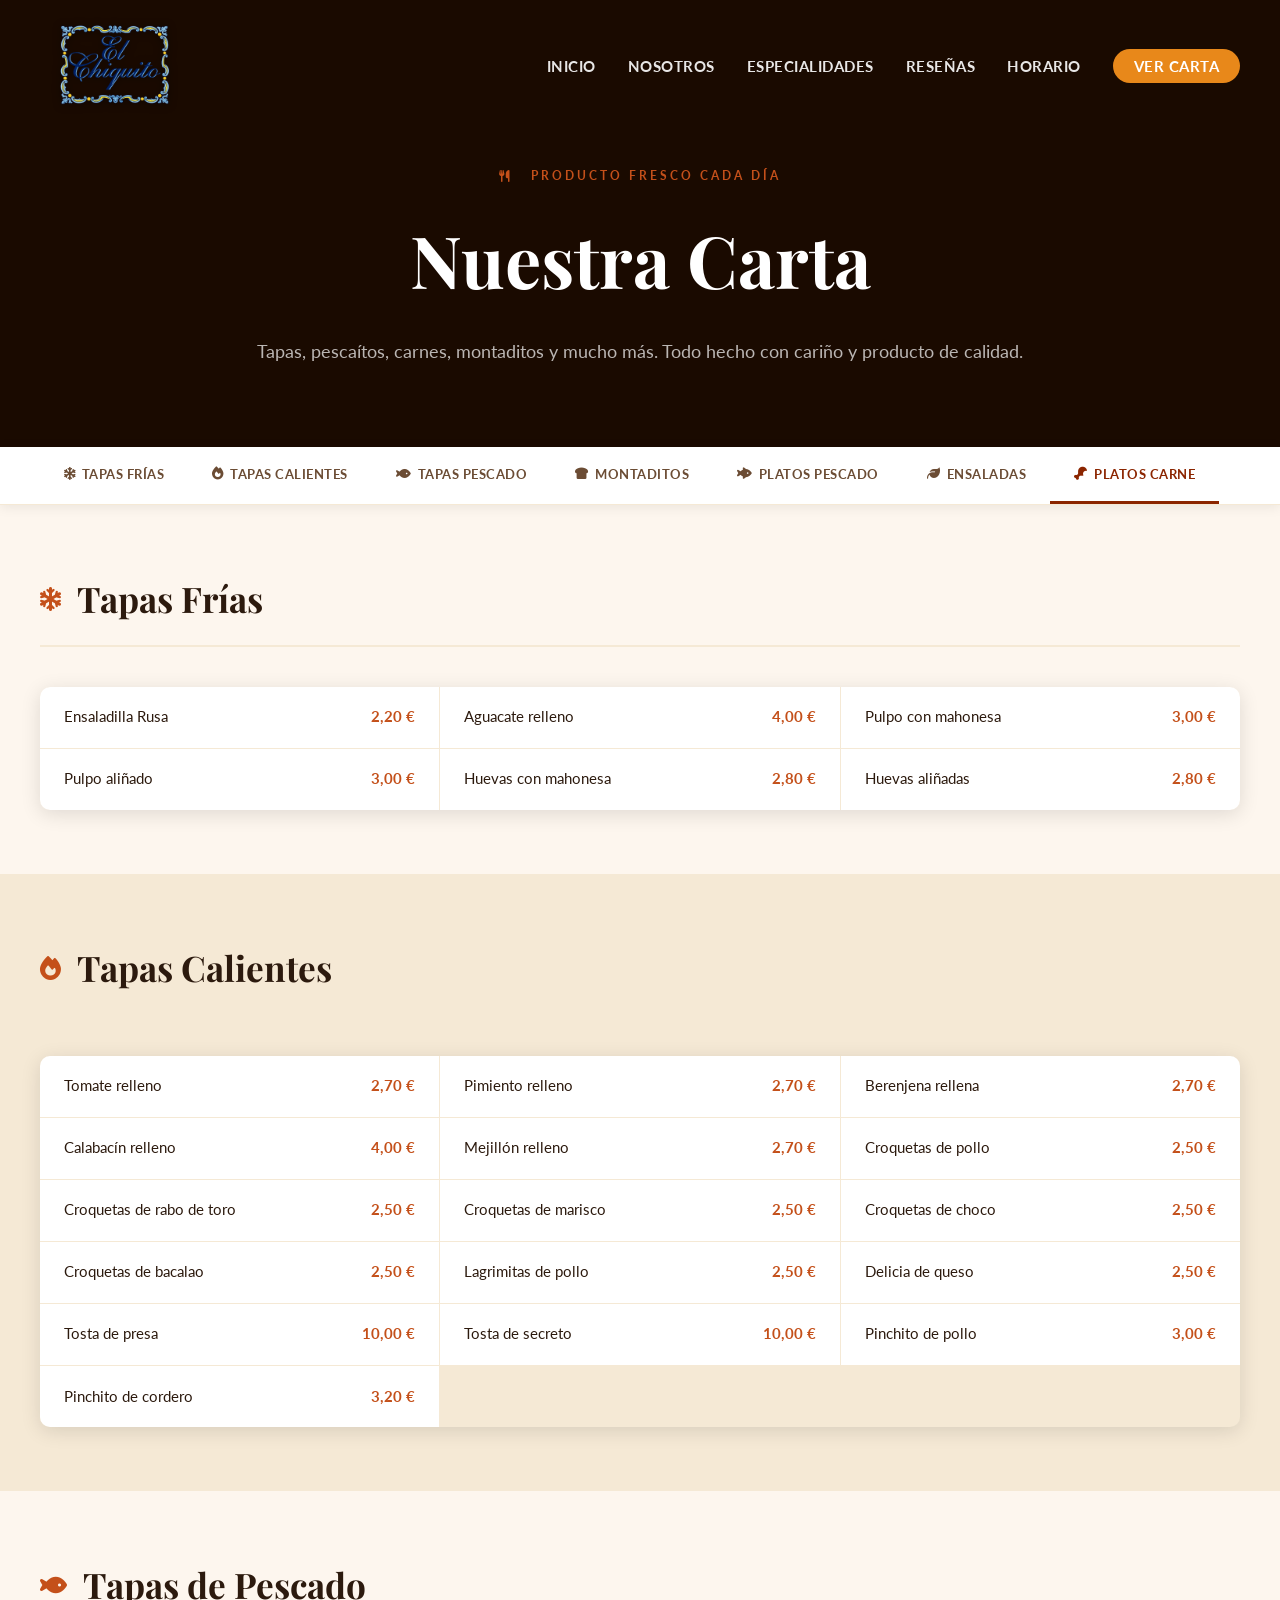
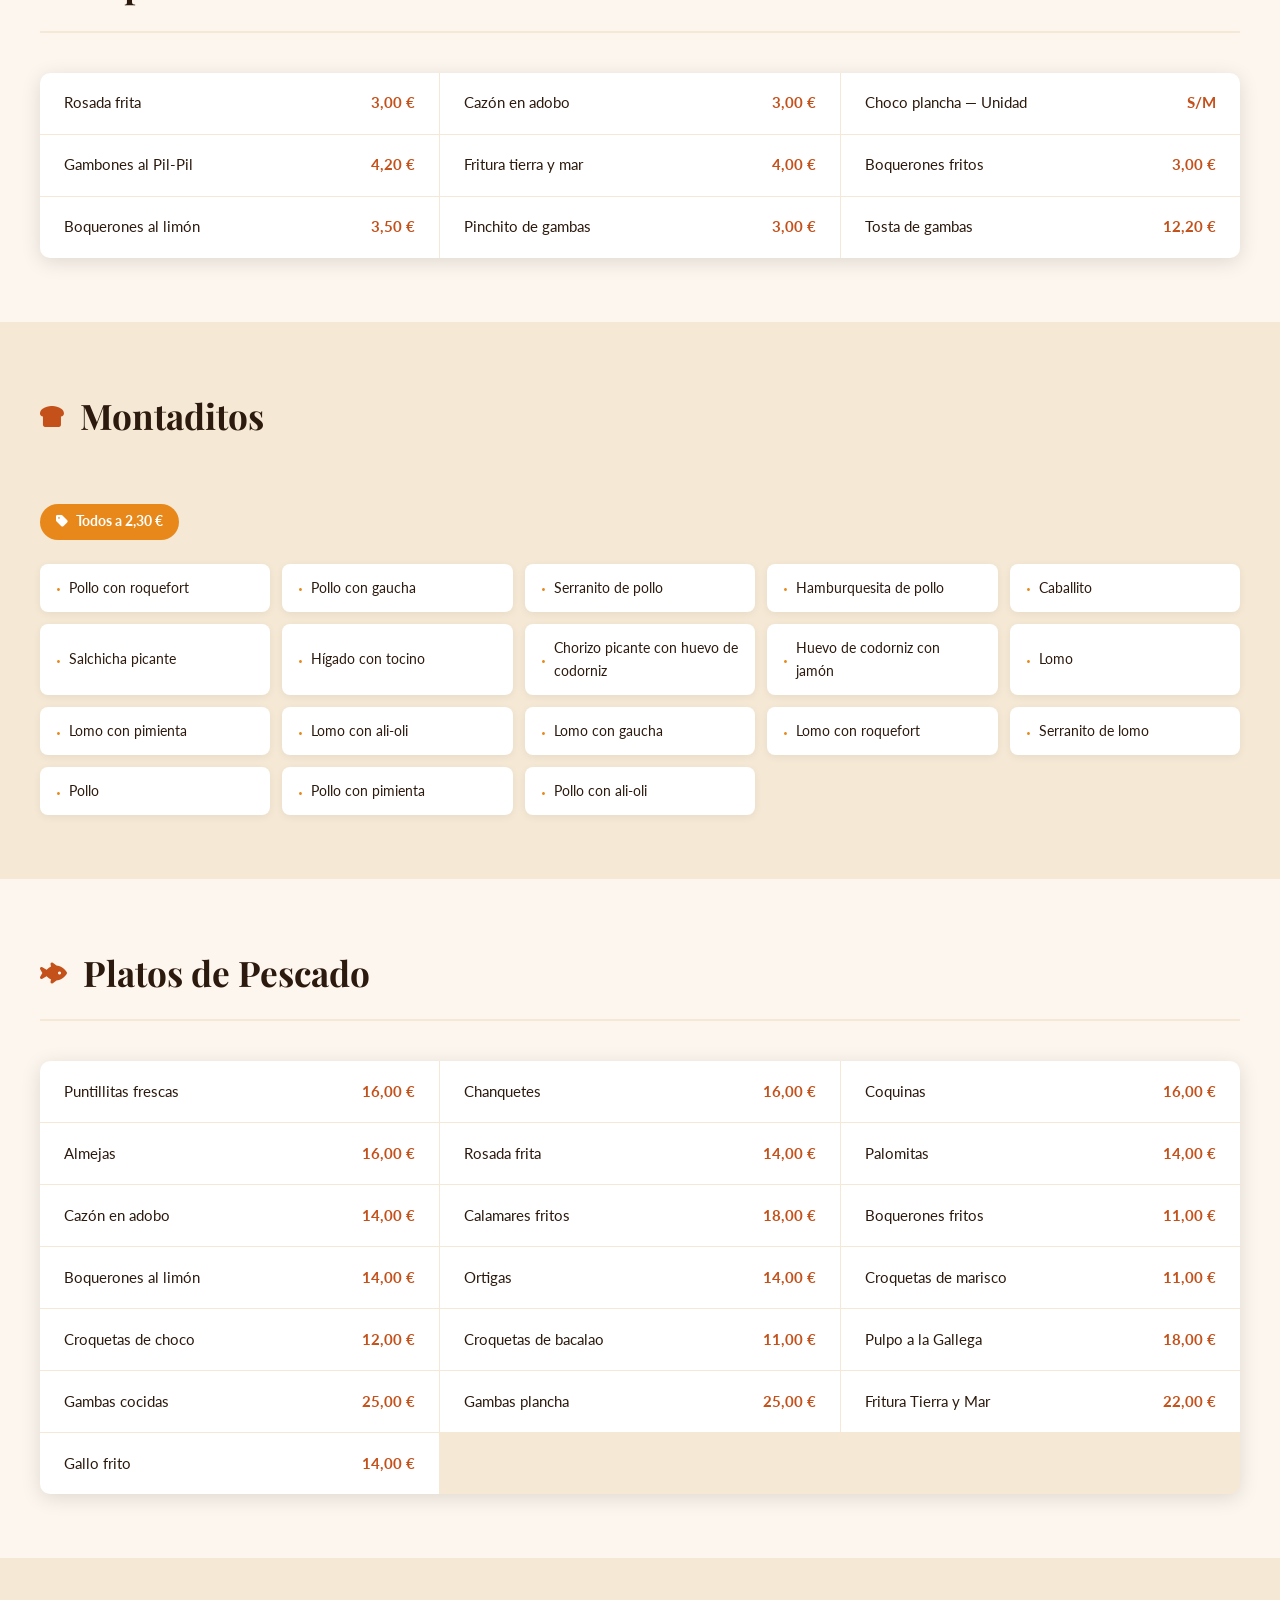
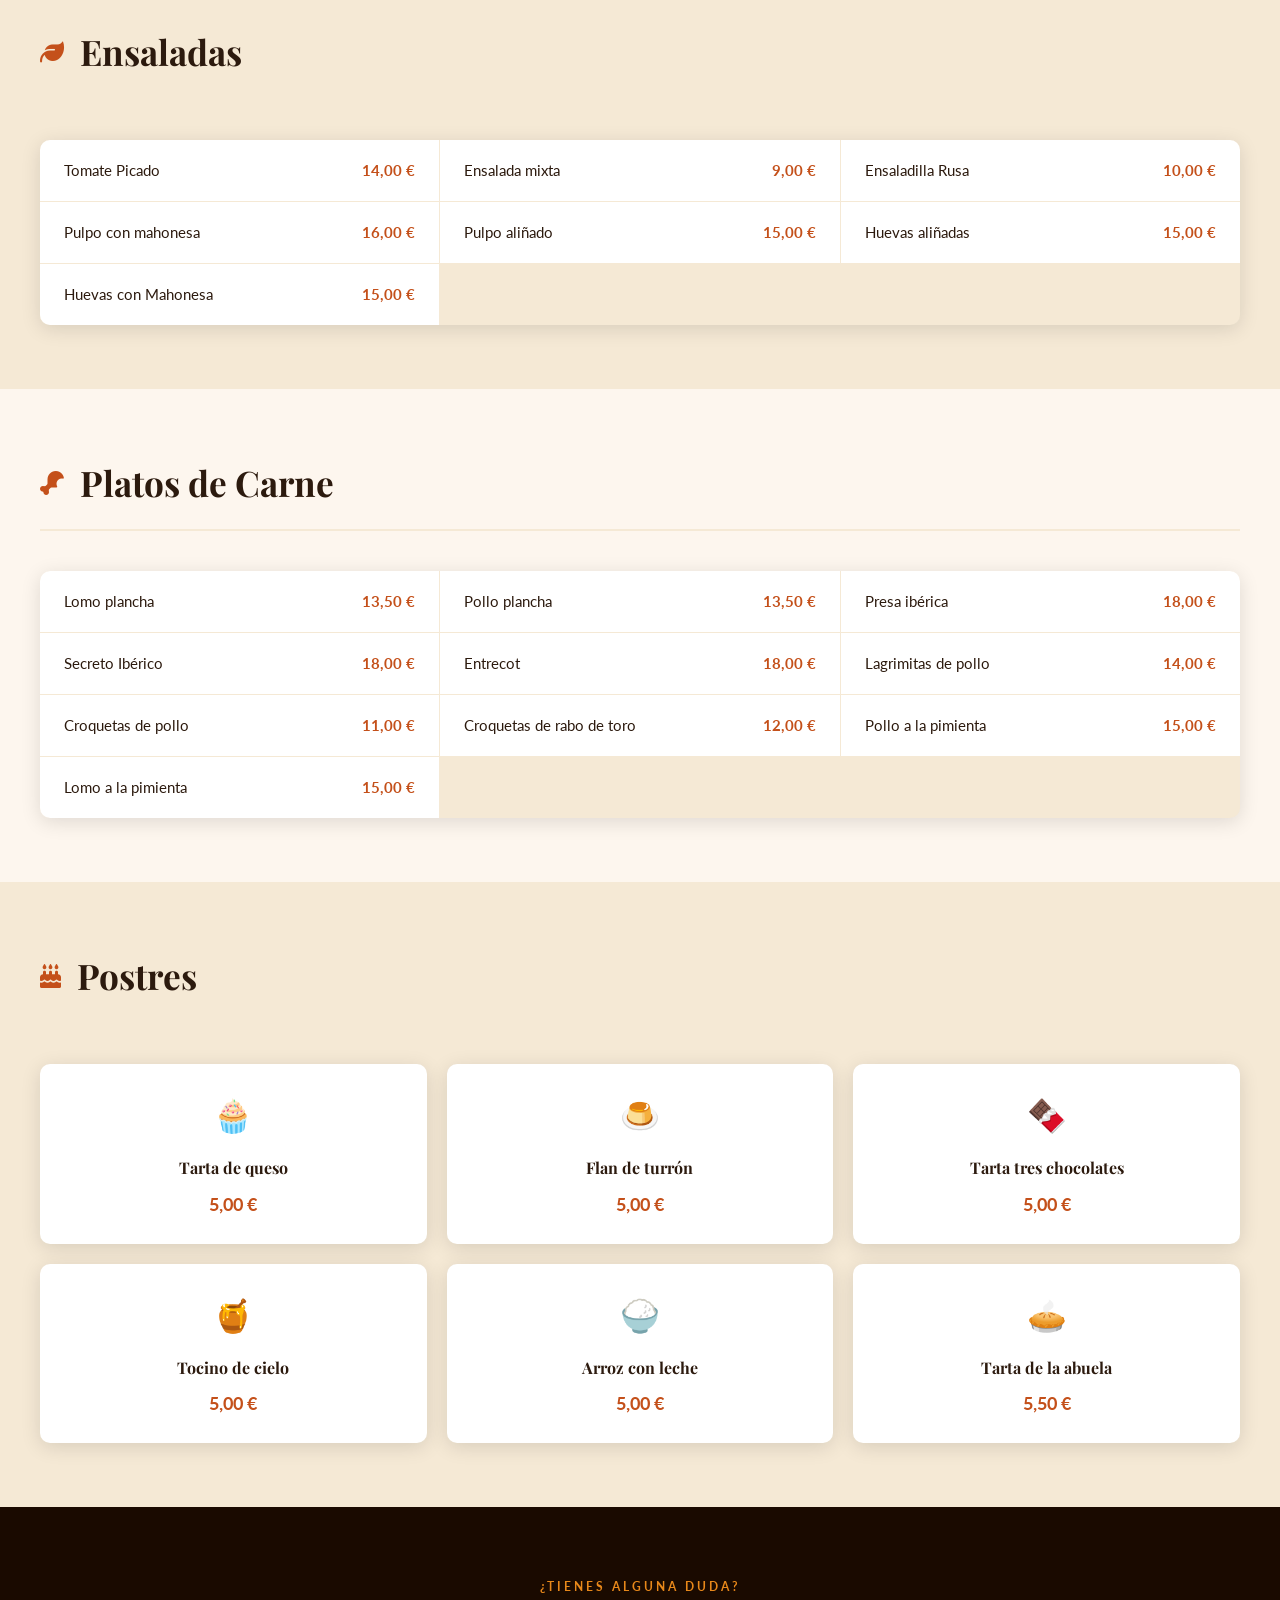
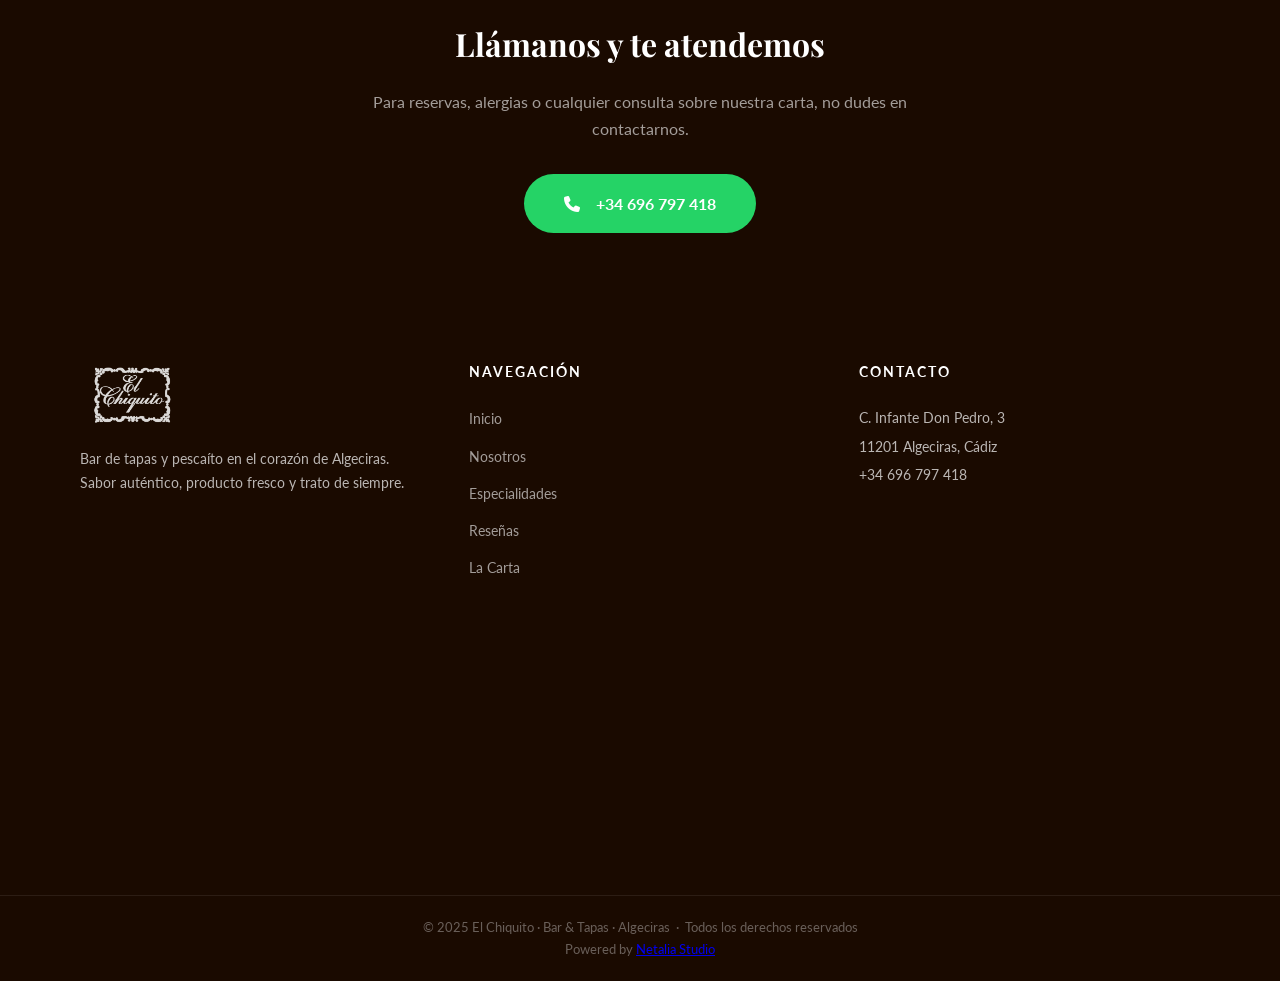
==== carta.html @ df7eed4f "presentación chiquito" ====
<!DOCTYPE html>
<html lang="es">
<head>
  <meta charset="UTF-8">
  <meta name="viewport" content="width=device-width, initial-scale=1.0">
  <title>La Carta — El Chiquito · Algeciras</title>
  <meta name="description" content="Carta completa de El Chiquito: tapas, platos de pescado, carne, ensaladas, montaditos y postres.">
  <link rel="stylesheet" href="assets/css/style.css">
  <link rel="stylesheet" href="https://cdnjs.cloudflare.com/ajax/libs/font-awesome/6.5.0/css/all.min.css">
</head>
<body>

  <!-- NAVBAR -->
  <nav class="navbar scrolled">
    <a href="index.html" class="navbar-brand">
      <img src="assets/logo.webp" alt="El Chiquito" class="navbar-logo">
    </a>
    <ul class="nav-links">
      <li><a href="index.html">Inicio</a></li>
      <li><a href="index.html#nosotros">Nosotros</a></li>
      <li><a href="index.html#especialidades">Especialidades</a></li>
      <li><a href="index.html#resenas">Reseñas</a></li>
      <li><a href="index.html#horario">Horario</a></li>
      <li><a href="carta.html" class="nav-cta active">Ver Carta</a></li>
    </ul>
    <button class="hamburger" aria-label="Abrir menú">
      <span></span><span></span><span></span>
    </button>
  </nav>

  <!-- CARTA HERO -->
  <div class="carta-hero">
    <div class="carta-hero-content">
      <span class="section-label"><i class="fa-solid fa-utensils"></i> &nbsp; Producto fresco cada día</span>
      <h1>Nuestra Carta</h1>
      <p>Tapas, pescaítos, carnes, montaditos y mucho más. Todo hecho con cariño y producto de calidad.</p>
    </div>
  </div>

  <!-- CARTA NAV TABS -->
  <nav class="carta-nav">
    <div class="carta-nav-inner">
      <a href="#tapas-frias" class="carta-tab active"><i class="fa-solid fa-snowflake"></i> Tapas Frías</a>
      <a href="#tapas-calientes" class="carta-tab"><i class="fa-solid fa-fire"></i> Tapas Calientes</a>
      <a href="#tapas-pescado" class="carta-tab"><i class="fa-solid fa-fish"></i> Tapas Pescado</a>
      <a href="#montaditos" class="carta-tab"><i class="fa-solid fa-bread-slice"></i> Montaditos</a>
      <a href="#platos-pescado" class="carta-tab"><i class="fa-solid fa-fish-fins"></i> Platos Pescado</a>
      <a href="#ensaladas" class="carta-tab"><i class="fa-solid fa-leaf"></i> Ensaladas</a>
      <a href="#platos-carne" class="carta-tab"><i class="fa-solid fa-drumstick-bite"></i> Platos Carne</a>
      <a href="#postres" class="carta-tab"><i class="fa-solid fa-cake-candles"></i> Postres</a>
    </div>
  </nav>

  <!-- CARTA CONTENT -->
  <div class="carta-wrapper">

    <!-- TAPAS FRÍAS -->
    <div class="carta-section-wrap" id="tapas-frias" data-section="tapas-frias">
      <div class="carta-inner">
        <div class="carta-section-title reveal">
          <i class="fa-solid fa-snowflake"></i>
          <h2>Tapas Frías</h2>
        </div>
        <div class="menu-grid reveal">
          <div class="menu-item"><span class="menu-item-name">Ensaladilla Rusa</span><span class="menu-item-price">2,20 €</span></div>
          <div class="menu-item"><span class="menu-item-name">Aguacate relleno</span><span class="menu-item-price">4,00 €</span></div>
          <div class="menu-item"><span class="menu-item-name">Pulpo con mahonesa</span><span class="menu-item-price">3,00 €</span></div>
          <div class="menu-item"><span class="menu-item-name">Pulpo aliñado</span><span class="menu-item-price">3,00 €</span></div>
          <div class="menu-item"><span class="menu-item-name">Huevas con mahonesa</span><span class="menu-item-price">2,80 €</span></div>
          <div class="menu-item"><span class="menu-item-name">Huevas aliñadas</span><span class="menu-item-price">2,80 €</span></div>
        </div>
      </div>
    </div>

    <!-- TAPAS CALIENTES -->
    <div class="carta-section-wrap" id="tapas-calientes" data-section="tapas-calientes">
      <div class="carta-inner">
        <div class="carta-section-title reveal">
          <i class="fa-solid fa-fire"></i>
          <h2>Tapas Calientes</h2>
        </div>
        <div class="menu-grid reveal">
          <div class="menu-item"><span class="menu-item-name">Tomate relleno</span><span class="menu-item-price">2,70 €</span></div>
          <div class="menu-item"><span class="menu-item-name">Pimiento relleno</span><span class="menu-item-price">2,70 €</span></div>
          <div class="menu-item"><span class="menu-item-name">Berenjena rellena</span><span class="menu-item-price">2,70 €</span></div>
          <div class="menu-item"><span class="menu-item-name">Calabacín relleno</span><span class="menu-item-price">4,00 €</span></div>
          <div class="menu-item"><span class="menu-item-name">Mejillón relleno</span><span class="menu-item-price">2,70 €</span></div>
          <div class="menu-item"><span class="menu-item-name">Croquetas de pollo</span><span class="menu-item-price">2,50 €</span></div>
          <div class="menu-item"><span class="menu-item-name">Croquetas de rabo de toro</span><span class="menu-item-price">2,50 €</span></div>
          <div class="menu-item"><span class="menu-item-name">Croquetas de marisco</span><span class="menu-item-price">2,50 €</span></div>
          <div class="menu-item"><span class="menu-item-name">Croquetas de choco</span><span class="menu-item-price">2,50 €</span></div>
          <div class="menu-item"><span class="menu-item-name">Croquetas de bacalao</span><span class="menu-item-price">2,50 €</span></div>
          <div class="menu-item"><span class="menu-item-name">Lagrimitas de pollo</span><span class="menu-item-price">2,50 €</span></div>
          <div class="menu-item"><span class="menu-item-name">Delicia de queso</span><span class="menu-item-price">2,50 €</span></div>
          <div class="menu-item"><span class="menu-item-name">Tosta de presa</span><span class="menu-item-price">10,00 €</span></div>
          <div class="menu-item"><span class="menu-item-name">Tosta de secreto</span><span class="menu-item-price">10,00 €</span></div>
          <div class="menu-item"><span class="menu-item-name">Pinchito de pollo</span><span class="menu-item-price">3,00 €</span></div>
          <div class="menu-item"><span class="menu-item-name">Pinchito de cordero</span><span class="menu-item-price">3,20 €</span></div>
        </div>
      </div>
    </div>

    <!-- TAPAS DE PESCADO -->
    <div class="carta-section-wrap" id="tapas-pescado" data-section="tapas-pescado">
      <div class="carta-inner">
        <div class="carta-section-title reveal">
          <i class="fa-solid fa-fish"></i>
          <h2>Tapas de Pescado</h2>
        </div>
        <div class="menu-grid reveal">
          <div class="menu-item"><span class="menu-item-name">Rosada frita</span><span class="menu-item-price">3,00 €</span></div>
          <div class="menu-item"><span class="menu-item-name">Cazón en adobo</span><span class="menu-item-price">3,00 €</span></div>
          <div class="menu-item"><span class="menu-item-name">Choco plancha — Unidad</span><span class="menu-item-price">S/M</span></div>
          <div class="menu-item"><span class="menu-item-name">Gambones al Pil-Pil</span><span class="menu-item-price">4,20 €</span></div>
          <div class="menu-item"><span class="menu-item-name">Fritura tierra y mar</span><span class="menu-item-price">4,00 €</span></div>
          <div class="menu-item"><span class="menu-item-name">Boquerones fritos</span><span class="menu-item-price">3,00 €</span></div>
          <div class="menu-item"><span class="menu-item-name">Boquerones al limón</span><span class="menu-item-price">3,50 €</span></div>
          <div class="menu-item"><span class="menu-item-name">Pinchito de gambas</span><span class="menu-item-price">3,00 €</span></div>
          <div class="menu-item"><span class="menu-item-name">Tosta de gambas</span><span class="menu-item-price">12,20 €</span></div>
        </div>
      </div>
    </div>

    <!-- MONTADITOS -->
    <div class="carta-section-wrap" id="montaditos" data-section="montaditos">
      <div class="carta-inner">
        <div class="carta-section-title reveal">
          <i class="fa-solid fa-bread-slice"></i>
          <h2>Montaditos</h2>
        </div>
        <div class="reveal">
          <span class="montaditos-note"><i class="fa-solid fa-tag"></i> Todos a 2,30 €</span>
        </div>
        <div class="montaditos-grid reveal">
          <div class="montadito-item">Pollo con roquefort</div>
          <div class="montadito-item">Pollo con gaucha</div>
          <div class="montadito-item">Serranito de pollo</div>
          <div class="montadito-item">Hamburquesita de pollo</div>
          <div class="montadito-item">Caballito</div>
          <div class="montadito-item">Salchicha picante</div>
          <div class="montadito-item">Hígado con tocino</div>
          <div class="montadito-item">Chorizo picante con huevo de codorniz</div>
          <div class="montadito-item">Huevo de codorniz con jamón</div>
          <div class="montadito-item">Lomo</div>
          <div class="montadito-item">Lomo con pimienta</div>
          <div class="montadito-item">Lomo con ali-oli</div>
          <div class="montadito-item">Lomo con gaucha</div>
          <div class="montadito-item">Lomo con roquefort</div>
          <div class="montadito-item">Serranito de lomo</div>
          <div class="montadito-item">Pollo</div>
          <div class="montadito-item">Pollo con pimienta</div>
          <div class="montadito-item">Pollo con ali-oli</div>
        </div>
      </div>
    </div>

    <!-- PLATOS DE PESCADO -->
    <div class="carta-section-wrap" id="platos-pescado" data-section="platos-pescado">
      <div class="carta-inner">
        <div class="carta-section-title reveal">
          <i class="fa-solid fa-fish-fins"></i>
          <h2>Platos de Pescado</h2>
        </div>
        <div class="menu-grid reveal">
          <div class="menu-item"><span class="menu-item-name">Puntillitas frescas</span><span class="menu-item-price">16,00 €</span></div>
          <div class="menu-item"><span class="menu-item-name">Chanquetes</span><span class="menu-item-price">16,00 €</span></div>
          <div class="menu-item"><span class="menu-item-name">Coquinas</span><span class="menu-item-price">16,00 €</span></div>
          <div class="menu-item"><span class="menu-item-name">Almejas</span><span class="menu-item-price">16,00 €</span></div>
          <div class="menu-item"><span class="menu-item-name">Rosada frita</span><span class="menu-item-price">14,00 €</span></div>
          <div class="menu-item"><span class="menu-item-name">Palomitas</span><span class="menu-item-price">14,00 €</span></div>
          <div class="menu-item"><span class="menu-item-name">Cazón en adobo</span><span class="menu-item-price">14,00 €</span></div>
          <div class="menu-item"><span class="menu-item-name">Calamares fritos</span><span class="menu-item-price">18,00 €</span></div>
          <div class="menu-item"><span class="menu-item-name">Boquerones fritos</span><span class="menu-item-price">11,00 €</span></div>
          <div class="menu-item"><span class="menu-item-name">Boquerones al limón</span><span class="menu-item-price">14,00 €</span></div>
          <div class="menu-item"><span class="menu-item-name">Ortigas</span><span class="menu-item-price">14,00 €</span></div>
          <div class="menu-item"><span class="menu-item-name">Croquetas de marisco</span><span class="menu-item-price">11,00 €</span></div>
          <div class="menu-item"><span class="menu-item-name">Croquetas de choco</span><span class="menu-item-price">12,00 €</span></div>
          <div class="menu-item"><span class="menu-item-name">Croquetas de bacalao</span><span class="menu-item-price">11,00 €</span></div>
          <div class="menu-item"><span class="menu-item-name">Pulpo a la Gallega</span><span class="menu-item-price">18,00 €</span></div>
          <div class="menu-item"><span class="menu-item-name">Gambas cocidas</span><span class="menu-item-price">25,00 €</span></div>
          <div class="menu-item"><span class="menu-item-name">Gambas plancha</span><span class="menu-item-price">25,00 €</span></div>
          <div class="menu-item"><span class="menu-item-name">Fritura Tierra y Mar</span><span class="menu-item-price">22,00 €</span></div>
          <div class="menu-item"><span class="menu-item-name">Gallo frito</span><span class="menu-item-price">14,00 €</span></div>
        </div>
      </div>
    </div>

    <!-- ENSALADAS -->
    <div class="carta-section-wrap" id="ensaladas" data-section="ensaladas">
      <div class="carta-inner">
        <div class="carta-section-title reveal">
          <i class="fa-solid fa-leaf"></i>
          <h2>Ensaladas</h2>
        </div>
        <div class="menu-grid reveal">
          <div class="menu-item"><span class="menu-item-name">Tomate Picado</span><span class="menu-item-price">14,00 €</span></div>
          <div class="menu-item"><span class="menu-item-name">Ensalada mixta</span><span class="menu-item-price">9,00 €</span></div>
          <div class="menu-item"><span class="menu-item-name">Ensaladilla Rusa</span><span class="menu-item-price">10,00 €</span></div>
          <div class="menu-item"><span class="menu-item-name">Pulpo con mahonesa</span><span class="menu-item-price">16,00 €</span></div>
          <div class="menu-item"><span class="menu-item-name">Pulpo aliñado</span><span class="menu-item-price">15,00 €</span></div>
          <div class="menu-item"><span class="menu-item-name">Huevas aliñadas</span><span class="menu-item-price">15,00 €</span></div>
          <div class="menu-item"><span class="menu-item-name">Huevas con Mahonesa</span><span class="menu-item-price">15,00 €</span></div>
        </div>
      </div>
    </div>

    <!-- PLATOS DE CARNE -->
    <div class="carta-section-wrap" id="platos-carne" data-section="platos-carne">
      <div class="carta-inner">
        <div class="carta-section-title reveal">
          <i class="fa-solid fa-drumstick-bite"></i>
          <h2>Platos de Carne</h2>
        </div>
        <div class="menu-grid reveal">
          <div class="menu-item"><span class="menu-item-name">Lomo plancha</span><span class="menu-item-price">13,50 €</span></div>
          <div class="menu-item"><span class="menu-item-name">Pollo plancha</span><span class="menu-item-price">13,50 €</span></div>
          <div class="menu-item"><span class="menu-item-name">Presa ibérica</span><span class="menu-item-price">18,00 €</span></div>
          <div class="menu-item"><span class="menu-item-name">Secreto Ibérico</span><span class="menu-item-price">18,00 €</span></div>
          <div class="menu-item"><span class="menu-item-name">Entrecot</span><span class="menu-item-price">18,00 €</span></div>
          <div class="menu-item"><span class="menu-item-name">Lagrimitas de pollo</span><span class="menu-item-price">14,00 €</span></div>
          <div class="menu-item"><span class="menu-item-name">Croquetas de pollo</span><span class="menu-item-price">11,00 €</span></div>
          <div class="menu-item"><span class="menu-item-name">Croquetas de rabo de toro</span><span class="menu-item-price">12,00 €</span></div>
          <div class="menu-item"><span class="menu-item-name">Pollo a la pimienta</span><span class="menu-item-price">15,00 €</span></div>
          <div class="menu-item"><span class="menu-item-name">Lomo a la pimienta</span><span class="menu-item-price">15,00 €</span></div>
        </div>
      </div>
    </div>

    <!-- POSTRES -->
    <div class="carta-section-wrap" id="postres" data-section="postres">
      <div class="carta-inner">
        <div class="carta-section-title reveal">
          <i class="fa-solid fa-cake-candles"></i>
          <h2>Postres</h2>
        </div>
        <div class="postres-grid">
          <div class="postre-card reveal">
            <div class="postre-icon">🧁</div>
            <h4>Tarta de queso</h4>
            <span class="price">5,00 €</span>
          </div>
          <div class="postre-card reveal">
            <div class="postre-icon">🍮</div>
            <h4>Flan de turrón</h4>
            <span class="price">5,00 €</span>
          </div>
          <div class="postre-card reveal">
            <div class="postre-icon">🍫</div>
            <h4>Tarta tres chocolates</h4>
            <span class="price">5,00 €</span>
          </div>
          <div class="postre-card reveal">
            <div class="postre-icon">🍯</div>
            <h4>Tocino de cielo</h4>
            <span class="price">5,00 €</span>
          </div>
          <div class="postre-card reveal">
            <div class="postre-icon">🍚</div>
            <h4>Arroz con leche</h4>
            <span class="price">5,00 €</span>
          </div>
          <div class="postre-card reveal">
            <div class="postre-icon">🥧</div>
            <h4>Tarta de la abuela</h4>
            <span class="price">5,50 €</span>
          </div>
        </div>
      </div>
    </div>

  </div><!-- end carta-wrapper -->

  <!-- CTA LLAMADA -->
  <section style="background: var(--color-bg-dark); padding:4rem 2.5rem; text-align:center;">
    <div style="max-width:600px; margin:0 auto;">
      <span class="section-label" style="color:var(--color-accent);">¿Tienes alguna duda?</span>
      <h2 style="font-family:var(--font-heading); color:#fff; font-size:2rem; margin:0.5rem 0 1rem;">Llámanos y te atendemos</h2>
      <p style="color:rgba(255,255,255,0.6); margin-bottom:2rem;">Para reservas, alergias o cualquier consulta sobre nuestra carta, no dudes en contactarnos.</p>
      <a href="tel:+34696797418" class="btn btn-phone">
        <i class="fa-solid fa-phone"></i> &nbsp; +34 696 797 418
      </a>
    </div>
  </section>

  <!-- FOOTER -->
  <footer>
    <div class="footer-top">
      <div class="footer-brand">
        <img src="assets/logo.webp" alt="El Chiquito" class="footer-logo">
        <p>Bar de tapas y pescaíto en el corazón de Algeciras. Sabor auténtico, producto fresco y trato de siempre.</p>
      </div>
      <div class="footer-links">
        <h4>Navegación</h4>
        <ul>
          <li><a href="index.html">Inicio</a></li>
          <li><a href="index.html#nosotros">Nosotros</a></li>
          <li><a href="index.html#especialidades">Especialidades</a></li>
          <li><a href="index.html#resenas">Reseñas</a></li>
          <li><a href="carta.html">La Carta</a></li>
        </ul>
      </div>
      <div class="footer-contact-col">
        <h4>Contacto</h4>
        <p>
          C. Infante Don Pedro, 3<br>
          11201 Algeciras, Cádiz<br>
          <a href="tel:+34696797418">+34 696 797 418</a>
        </p>
      </div>
    </div>
    <div class="footer-map">
      <iframe
        src="https://www.google.com/maps/embed?pb=!1m18!1m12!1m3!1d5794.081063082953!2d-5.4459231512321065!3d36.13396086297535!2m3!1f0!2f0!3f0!3m2!1i1024!2i768!4f13.1!3m3!1m2!1s0xd0c94cc4cfba1b1%3A0x28b49e5b8cda1c53!2sBar%20El%20Chiquito!5e0!3m2!1ses!2ses!4v1774202901688!5m2!1ses!2ses"
        width="100%" height="250"
        style="border:0;" allowfullscreen="" loading="lazy"
        referrerpolicy="no-referrer-when-downgrade">
      </iframe>
    </div>
    <div class="footer-bottom">
      <p>© 2025 El Chiquito · Bar & Tapas · Algeciras &nbsp;·&nbsp; Todos los derechos reservados</p>
      <p>Powered by <a href="netaliastudio.com" target="_blank">Netalia Studio</a></p>
    </div>
  </footer>

  <script src="assets/js/main.js"></script>
</body>
</html>
---- assets/css/style.css ----
@import url("https://fonts.googleapis.com/css2?family=Playfair+Display:wght@400;600;700&family=Lato:wght@300;400;700&display=swap");

:root {
  --color-primary: #8b2500;
  --color-secondary: #c4501a;
  --color-accent: #e8881a;
  --color-gold: #d4a017;
  --color-bg: #fdf6ee;
  --color-bg-dark: #1a0a00;
  --color-text: #2c1a0e;
  --color-text-light: #6b4c34;
  --color-cream: #f5e9d5;
  --font-heading: "Playfair Display", serif;
  --font-body: "Lato", sans-serif;
  --transition: 0.3s ease;
  --radius: 10px;
  --shadow: 0 4px 20px rgba(0, 0, 0, 0.12);
  --shadow-hover: 0 8px 32px rgba(0, 0, 0, 0.2);
}

* {
  margin: 0;
  padding: 0;
  box-sizing: border-box;
}

html {
  scroll-behavior: smooth;
}

body {
  font-family: var(--font-body);
  background: var(--color-bg);
  color: var(--color-text);
  line-height: 1.7;
}

/* ===================== NAVBAR ===================== */
.navbar {
  position: fixed;
  top: 0;
  left: 0;
  right: 0;
  z-index: 1000;
  display: flex;
  align-items: center;
  justify-content: space-between;
  padding: 1rem 2.5rem;
  background: transparent;
  transition:
    background var(--transition),
    box-shadow var(--transition);
}

.navbar.scrolled {
  background: var(--color-bg-dark);
  box-shadow: 0 2px 20px rgba(0, 0, 0, 0.4);
}

.navbar-brand {
  display: flex;
  align-items: center;
  text-decoration: none;
}

.navbar-logo {
  height: 56px;
  width: auto;
  object-fit: contain;
  filter: drop-shadow(0 2px 6px rgba(0, 0, 0, 0.5));
  transition: transform var(--transition);
}

.navbar-logo:hover {
  transform: scale(1.04);
}

.nav-links {
  display: flex;
  gap: 2rem;
  list-style: none;
}

.nav-links a {
  color: rgba(255, 255, 255, 0.9);
  text-decoration: none;
  font-size: 0.95rem;
  font-weight: 700;
  letter-spacing: 0.5px;
  text-transform: uppercase;
  transition: color var(--transition);
  position: relative;
}

.nav-links a::after {
  content: "";
  position: absolute;
  bottom: -4px;
  left: 0;
  width: 0;
  height: 2px;
  background: var(--color-accent);
  transition: width var(--transition);
}

.nav-links a:hover {
  color: var(--color-accent);
}
.nav-links a:hover::after {
  width: 100%;
}
.nav-links a.active {
  color: var(--color-accent);
}
.nav-links a.active::after {
  width: 100%;
}

.nav-cta {
  background: var(--color-accent);
  color: #fff !important;
  padding: 0.5rem 1.3rem;
  border-radius: 30px;
  transition:
    background var(--transition),
    transform var(--transition) !important;
}

.nav-cta:hover {
  background: var(--color-secondary) !important;
  transform: translateY(-2px);
}

.nav-cta::after {
  display: none !important;
}

.hamburger {
  display: none;
  flex-direction: column;
  gap: 5px;
  cursor: pointer;
  background: none;
  border: none;
  padding: 4px;
}

.hamburger span {
  display: block;
  width: 26px;
  height: 2px;
  background: #fff;
  border-radius: 2px;
  transition: var(--transition);
}

/* ===================== HERO ===================== */
.hero {
  height: 100vh;
  min-height: 600px;
  position: relative;
  display: flex;
  align-items: center;
  justify-content: center;
  text-align: center;
  overflow: hidden;
}

.hero-bg {
  position: absolute;
  inset: 0;
  background-image: url("https://source.unsplash.com/1600x900/?spanish,tapas,bar,food");
  background-size: cover;
  background-position: center;
  transform: scale(1.05);
  transition: transform 8s ease;
}

.hero-bg.loaded {
  transform: scale(1);
}

.hero-overlay {
  position: absolute;
  inset: 0;
  background: linear-gradient(
    to bottom,
    rgba(26, 10, 0, 0.55) 0%,
    rgba(26, 10, 0, 0.75) 100%
  );
}

.hero-content {
  position: relative;
  z-index: 2;
  padding: 0 1.5rem;
  max-width: 800px;
}

.hero-label {
  display: inline-block;
  font-size: 0.8rem;
  font-weight: 700;
  letter-spacing: 3px;
  text-transform: uppercase;
  color: var(--color-accent);
  margin-bottom: 1rem;
  opacity: 0;
  animation: fadeUp 0.8s ease 0.2s forwards;
}

.hero-title {
  font-family: var(--font-heading);
  font-size: clamp(3rem, 8vw, 6rem);
  color: #fff;
  line-height: 1.1;
  margin-bottom: 1rem;
  opacity: 0;
  animation: fadeUp 0.8s ease 0.4s forwards;
}

.hero-title span {
  color: var(--color-accent);
}

.hero-subtitle {
  font-size: 1.15rem;
  color: rgba(255, 255, 255, 0.85);
  max-width: 550px;
  margin: 0 auto 2rem;
  opacity: 0;
  animation: fadeUp 0.8s ease 0.6s forwards;
}

.hero-actions {
  display: flex;
  gap: 1rem;
  justify-content: center;
  flex-wrap: wrap;
  opacity: 0;
  animation: fadeUp 0.8s ease 0.8s forwards;
}

.scroll-hint {
  position: absolute;
  bottom: 2rem;
  left: 50%;
  transform: translateX(-50%);
  z-index: 2;
  display: flex;
  flex-direction: column;
  align-items: center;
  gap: 0.4rem;
  color: rgba(255, 255, 255, 0.5);
  font-size: 0.75rem;
  letter-spacing: 2px;
  text-transform: uppercase;
  animation: bounce 2s infinite;
}

.scroll-hint i {
  font-size: 1.2rem;
}

/* ===================== BUTTONS ===================== */
.btn {
  display: inline-flex;
  align-items: center;
  gap: 0.5rem;
  padding: 0.85rem 2rem;
  border-radius: 50px;
  font-weight: 700;
  font-size: 0.95rem;
  text-decoration: none;
  border: none;
  cursor: pointer;
  transition:
    transform var(--transition),
    box-shadow var(--transition),
    background var(--transition);
}

.btn:hover {
  transform: translateY(-3px);
  box-shadow: 0 8px 24px rgba(0, 0, 0, 0.25);
}

.btn-primary {
  background: var(--color-accent);
  color: #fff;
}

.btn-primary:hover {
  background: var(--color-secondary);
}

.btn-outline {
  background: transparent;
  color: #fff;
  border: 2px solid rgba(255, 255, 255, 0.7);
}

.btn-outline:hover {
  background: rgba(255, 255, 255, 0.12);
  border-color: #fff;
}

.btn-dark {
  background: var(--color-bg-dark);
  color: #fff;
}

.btn-dark:hover {
  background: #300d00;
}

.btn-phone {
  background: #25d366;
  color: #fff;
  font-size: 1rem;
  padding: 1rem 2.5rem;
}

.btn-phone:hover {
  background: #1ebe5d;
}

/* ===================== SECTIONS ===================== */
section {
  padding: 6rem 2.5rem;
}

.container {
  max-width: 1200px;
  margin: 0 auto;
}

.section-label {
  display: inline-block;
  font-size: 0.75rem;
  font-weight: 700;
  letter-spacing: 3px;
  text-transform: uppercase;
  color: var(--color-secondary);
  margin-bottom: 0.75rem;
}

.section-title {
  font-family: var(--font-heading);
  font-size: clamp(2rem, 4vw, 3rem);
  color: var(--color-text);
  line-height: 1.2;
  margin-bottom: 1rem;
}

.section-subtitle {
  color: var(--color-text-light);
  font-size: 1.05rem;
  max-width: 600px;
  line-height: 1.8;
}

.section-intro {
  display: grid;
  grid-template-columns: 1fr 2fr;
  gap: 4rem;
  align-items: start;
}

/* ===================== ABOUT ===================== */
.about {
  background: #fff;
}

.about-grid {
  display: grid;
  grid-template-columns: 1fr 1fr;
  gap: 4rem;
  align-items: center;
}

.about-img {
  border-radius: var(--radius);
  overflow: hidden;
  box-shadow: var(--shadow);
  aspect-ratio: 4/3;
}

.about-img img {
  width: 100%;
  height: 100%;
  object-fit: cover;
  transition: transform 0.5s ease;
}

.about-img:hover img {
  transform: scale(1.04);
}

.about-text .section-subtitle {
  max-width: 100%;
}

.about-features {
  display: grid;
  grid-template-columns: 1fr 1fr;
  gap: 1rem;
  margin-top: 2rem;
}

.feature-item {
  display: flex;
  align-items: flex-start;
  gap: 0.75rem;
  padding: 1rem;
  background: var(--color-cream);
  border-radius: var(--radius);
}

.feature-icon {
  width: 38px;
  height: 38px;
  background: var(--color-accent);
  color: #fff;
  border-radius: 50%;
  display: flex;
  align-items: center;
  justify-content: center;
  flex-shrink: 0;
  font-size: 0.9rem;
}

.feature-item h4 {
  font-size: 0.9rem;
  font-weight: 700;
  color: var(--color-text);
  margin-bottom: 0.15rem;
}

.feature-item p {
  font-size: 0.8rem;
  color: var(--color-text-light);
}

/* ===================== SPECIALTIES ===================== */
.specialties {
  background: var(--color-bg);
}

.specialties-grid {
  display: grid;
  grid-template-columns: repeat(3, 1fr);
  gap: 1.5rem;
  margin-top: 3rem;
}

.spec-card {
  background: #fff;
  border-radius: var(--radius);
  overflow: hidden;
  box-shadow: var(--shadow);
  transition:
    transform var(--transition),
    box-shadow var(--transition);
  cursor: default;
}

.spec-card:hover {
  transform: translateY(-6px);
  box-shadow: var(--shadow-hover);
}

.spec-img {
  height: 200px;
  overflow: hidden;
}

.spec-img img {
  width: 100%;
  height: 100%;
  object-fit: cover;
  transition: transform 0.4s ease;
}

.spec-card:hover .spec-img img {
  transform: scale(1.06);
}

.spec-body {
  padding: 1.25rem;
}

.spec-body h3 {
  font-family: var(--font-heading);
  font-size: 1.15rem;
  color: var(--color-text);
  margin-bottom: 0.4rem;
}

.spec-body p {
  font-size: 0.88rem;
  color: var(--color-text-light);
  line-height: 1.6;
}

.spec-price {
  display: inline-block;
  margin-top: 0.75rem;
  font-weight: 700;
  color: var(--color-secondary);
  font-size: 1rem;
}

/* ===================== REVIEWS ===================== */
.reviews {
  background: var(--color-cream);
}

.reviews-header {
  text-align: center;
  margin-bottom: 3rem;
}

.reviews-header .section-subtitle {
  margin: 0 auto;
}

.stars-avg {
  display: flex;
  align-items: center;
  justify-content: center;
  gap: 0.5rem;
  margin-top: 1rem;
}

.stars-avg .stars {
  color: var(--color-gold);
  font-size: 1.4rem;
}
.stars-avg .avg-score {
  font-family: var(--font-heading);
  font-size: 2rem;
  color: var(--color-text);
}
.stars-avg .avg-count {
  color: var(--color-text-light);
  font-size: 0.9rem;
}

.reviews-grid {
  display: grid;
  grid-template-columns: repeat(3, 1fr);
  gap: 1.5rem;
}

.review-card {
  background: #fff;
  border-radius: var(--radius);
  padding: 1.75rem;
  box-shadow: var(--shadow);
  position: relative;
  transition: transform var(--transition);
}

.review-card:hover {
  transform: translateY(-4px);
}

.review-quote {
  position: absolute;
  top: 1.2rem;
  right: 1.5rem;
  font-size: 3rem;
  color: var(--color-accent);
  opacity: 0.2;
  font-family: var(--font-heading);
  line-height: 1;
}

.review-stars {
  color: var(--color-gold);
  font-size: 0.9rem;
  margin-bottom: 0.75rem;
}

.review-text {
  font-size: 0.92rem;
  color: var(--color-text);
  line-height: 1.7;
  font-style: italic;
  margin-bottom: 1.25rem;
}

.review-author {
  display: flex;
  align-items: center;
  gap: 0.75rem;
}

.review-avatar {
  width: 42px;
  height: 42px;
  border-radius: 50%;
  object-fit: cover;
  border: 2px solid var(--color-cream);
}

.review-author h4 {
  font-size: 0.9rem;
  font-weight: 700;
  color: var(--color-text);
}
.review-author span {
  font-size: 0.78rem;
  color: var(--color-text-light);
}

/* ===================== HORARIO / CONTACTO ===================== */
.contact {
  background: #fff;
}

.contact-grid {
  display: grid;
  grid-template-columns: 1fr 1fr;
  gap: 4rem;
  align-items: start;
}

.horario-list {
  list-style: none;
  margin-top: 1.5rem;
}

.horario-list li {
  display: flex;
  justify-content: space-between;
  padding: 0.75rem 0;
  border-bottom: 1px solid var(--color-cream);
  font-size: 0.95rem;
}

.horario-list li span:first-child {
  color: var(--color-text-light);
}
.horario-list li span:last-child {
  font-weight: 700;
  color: var(--color-text);
}
.horario-list li.closed span:last-child {
  color: #aaa;
}

.contact-info {
  margin-top: 2rem;
  display: flex;
  flex-direction: column;
  gap: 1rem;
}

.contact-item {
  display: flex;
  align-items: center;
  gap: 1rem;
  font-size: 0.95rem;
  color: var(--color-text);
}

.contact-item i {
  width: 36px;
  height: 36px;
  background: var(--color-accent);
  color: #fff;
  border-radius: 50%;
  display: flex;
  align-items: center;
  justify-content: center;
  flex-shrink: 0;
  font-size: 0.85rem;
}

.cta-phone {
  margin-top: 2rem;
  padding: 2rem;
  background: var(--color-bg-dark);
  border-radius: var(--radius);
  text-align: center;
}

.cta-phone p {
  color: rgba(255, 255, 255, 0.7);
  font-size: 0.9rem;
  margin-bottom: 1rem;
}

/* ===================== FOOTER ===================== */
footer {
  background: var(--color-bg-dark);
  color: rgba(255, 255, 255, 0.7);
}

.footer-top {
  display: grid;
  grid-template-columns: 1fr 1fr 1fr;
  gap: 3rem;
  padding: 4rem 2.5rem 3rem;
  max-width: 1200px;
  margin: 0 auto;
}

.footer-brand h3 {
  font-family: var(--font-heading);
  font-size: 1.5rem;
  color: #fff;
  margin-bottom: 0.75rem;
}

.footer-brand h3 span {
  color: var(--color-accent);
}

.footer-brand p {
  font-size: 0.88rem;
  line-height: 1.7;
}

.footer-links h4,
.footer-contact-col h4 {
  color: #fff;
  font-size: 0.85rem;
  letter-spacing: 2px;
  text-transform: uppercase;
  margin-bottom: 1.25rem;
}

.footer-links ul {
  list-style: none;
}

.footer-links li {
  margin-bottom: 0.6rem;
}

.footer-links a {
  color: rgba(255, 255, 255, 0.6);
  text-decoration: none;
  font-size: 0.9rem;
  transition: color var(--transition);
}

.footer-links a:hover {
  color: var(--color-accent);
}

.footer-contact-col p {
  font-size: 0.88rem;
  line-height: 2;
}

.footer-contact-col a {
  color: rgba(255, 255, 255, 0.7);
  text-decoration: none;
  transition: color var(--transition);
}

.footer-contact-col a:hover {
  color: var(--color-accent);
}

.footer-map {
  width: 100%;
}

.footer-map iframe {
  width: 100%;
  height: 250px;
  border: 0;
  filter: grayscale(30%);
}

.footer-bottom {
  text-align: center;
  padding: 1.25rem 2.5rem;
  border-top: 1px solid rgba(255, 255, 255, 0.08);
  font-size: 0.82rem;
  color: rgba(255, 255, 255, 0.35);
}

/* ===================== CARTA PAGE ===================== */
.carta-hero {
  padding: 10rem 2.5rem 5rem;
  background: var(--color-bg-dark);
  text-align: center;
  position: relative;
  overflow: hidden;
}

.carta-hero::before {
  content: "";
  position: absolute;
  inset: 0;
  background-image: url("https://source.unsplash.com/1600x600/?tapas,spanish,food,restaurant");
  background-size: cover;
  background-position: center;
  opacity: 0.25;
}

.carta-hero-content {
  position: relative;
  z-index: 2;
}

.carta-hero h1 {
  font-family: var(--font-heading);
  font-size: clamp(2.5rem, 6vw, 4.5rem);
  color: #fff;
  margin-bottom: 1rem;
}

.carta-hero p {
  color: rgba(255, 255, 255, 0.7);
  font-size: 1.1rem;
}

.carta-nav {
  background: #fff;
  border-bottom: 1px solid var(--color-cream);
  position: sticky;
  top: 0;
  z-index: 100;
  box-shadow: 0 2px 12px rgba(0, 0, 0, 0.08);
}

.carta-nav-inner {
  display: flex;
  gap: 0;
  overflow-x: auto;
  scrollbar-width: none;
  max-width: 1200px;
  margin: 0 auto;
}

.carta-nav-inner::-webkit-scrollbar {
  display: none;
}

.carta-tab {
  display: inline-flex;
  align-items: center;
  gap: 0.4rem;
  padding: 1rem 1.5rem;
  font-size: 0.82rem;
  font-weight: 700;
  letter-spacing: 0.5px;
  text-transform: uppercase;
  color: var(--color-text-light);
  text-decoration: none;
  white-space: nowrap;
  border-bottom: 3px solid transparent;
  transition:
    color var(--transition),
    border-color var(--transition);
}

.carta-tab:hover {
  color: var(--color-secondary);
  border-color: var(--color-secondary);
}
.carta-tab.active {
  color: var(--color-primary);
  border-color: var(--color-primary);
}

.carta-section {
  padding: 5rem 2.5rem;
  max-width: 1200px;
  margin: 0 auto;
}

.carta-section:nth-child(even) {
  background: var(--color-cream);
}

.carta-section-title {
  display: flex;
  align-items: center;
  gap: 1rem;
  margin-bottom: 2.5rem;
  padding-bottom: 1rem;
  border-bottom: 2px solid var(--color-cream);
}

.carta-section-title i {
  font-size: 1.5rem;
  color: var(--color-secondary);
}

.carta-section-title h2 {
  font-family: var(--font-heading);
  font-size: clamp(1.5rem, 3vw, 2.2rem);
  color: var(--color-text);
}

.menu-grid {
  display: grid;
  grid-template-columns: repeat(auto-fill, minmax(320px, 1fr));
  gap: 1px;
  background: var(--color-cream);
  border-radius: var(--radius);
  overflow: hidden;
  box-shadow: var(--shadow);
}

.menu-item {
  display: flex;
  justify-content: space-between;
  align-items: center;
  padding: 1.1rem 1.5rem;
  background: #fff;
  gap: 1rem;
  transition: background var(--transition);
}

.menu-item:hover {
  background: #fffaf4;
}

.menu-item-name {
  font-size: 0.95rem;
  color: var(--color-text);
  font-weight: 400;
}

.menu-item-price {
  font-weight: 700;
  color: var(--color-secondary);
  font-size: 0.95rem;
  white-space: nowrap;
  flex-shrink: 0;
}

/* Montaditos grid especial */
.montaditos-note {
  display: inline-flex;
  align-items: center;
  gap: 0.5rem;
  background: var(--color-accent);
  color: #fff;
  padding: 0.4rem 1rem;
  border-radius: 30px;
  font-size: 0.85rem;
  font-weight: 700;
  margin-bottom: 1.5rem;
}

.montaditos-grid {
  display: grid;
  grid-template-columns: repeat(auto-fill, minmax(200px, 1fr));
  gap: 0.75rem;
}

.montadito-item {
  background: #fff;
  border-radius: 8px;
  padding: 0.75rem 1rem;
  font-size: 0.88rem;
  color: var(--color-text);
  box-shadow: 0 2px 8px rgba(0, 0, 0, 0.06);
  display: flex;
  align-items: center;
  gap: 0.5rem;
  transition:
    background var(--transition),
    transform var(--transition);
}

.montadito-item:hover {
  background: #fff8ef;
  transform: translateY(-2px);
}

.montadito-item::before {
  content: "·";
  color: var(--color-accent);
  font-size: 1.2rem;
  line-height: 1;
  flex-shrink: 0;
}

/* Postres grid especial */
.postres-grid {
  display: grid;
  grid-template-columns: repeat(3, 1fr);
  gap: 1.25rem;
}

.postre-card {
  background: #fff;
  border-radius: var(--radius);
  padding: 1.5rem;
  text-align: center;
  box-shadow: var(--shadow);
  transition: transform var(--transition);
}

.postre-card:hover {
  transform: translateY(-4px);
}

.postre-icon {
  font-size: 2rem;
  margin-bottom: 0.75rem;
}

.postre-card h4 {
  font-family: var(--font-heading);
  font-size: 1rem;
  color: var(--color-text);
  margin-bottom: 0.5rem;
}

.postre-card .price {
  font-weight: 700;
  color: var(--color-secondary);
  font-size: 1.1rem;
}

/* ===================== CARTA WRAPPER ===================== */
.carta-wrapper {
  background: var(--color-bg);
}

.carta-section-wrap {
  padding: 4rem 2.5rem;
}

.carta-section-wrap:nth-child(even) {
  background: var(--color-cream);
}

.carta-inner {
  max-width: 1200px;
  margin: 0 auto;
}

/* ===================== LOGO ===================== */
.navbar-logo {
  height: 100px;
  width: auto;
  display: block;
  filter: drop-shadow(0 1px 4px rgba(0, 0, 0, 0.4));
  transition: transform var(--transition);
}

.navbar-logo:hover {
  transform: scale(1.04);
}

.footer-logo {
  height: 70px;
  width: auto;
  display: block;
  margin-bottom: 1rem;
  filter: brightness(0) invert(1) opacity(0.85);
}

/* ===================== TEAM CAROUSEL ===================== */
.team-carousel-wrap {
  position: relative;
}

.team-track-container {
  display: flex;
  align-items: center;
  gap: 0.75rem;
  position: relative;
}

.team-track-viewport {
  flex: 1;
  overflow: hidden;
  border-radius: var(--radius);
}

.team-track {
  display: flex;
  gap: 1.5rem;
  transition: transform 0.5s cubic-bezier(0.25, 0.46, 0.45, 0.94);
  will-change: transform;
}

.team-card {
  flex: 0 0 calc(25% - 1.125rem);
  background: #fff;
  border-radius: var(--radius);
  padding: 2rem 1.5rem;
  text-align: center;
  box-shadow: var(--shadow);
  transition:
    transform var(--transition),
    box-shadow var(--transition);
}

.team-card:hover {
  transform: translateY(-6px);
  box-shadow: var(--shadow-hover);
}

.team-avatar {
  width: 110px;
  height: 110px;
  border-radius: 50%;
  overflow: hidden;
  margin: 0 auto 1.25rem;
  border: 3px solid var(--color-cream);
  box-shadow: 0 0 0 3px var(--color-accent);
}

.team-avatar img {
  width: 100%;
  height: 100%;
  object-fit: cover;
  transition: transform 0.4s ease;
}

.team-card:hover .team-avatar img {
  transform: scale(1.06);
}

.team-name {
  font-family: var(--font-heading);
  font-size: 1.2rem;
  color: var(--color-text);
  margin-bottom: 0.25rem;
}

.team-role {
  display: inline-block;
  font-size: 0.75rem;
  font-weight: 700;
  letter-spacing: 1.5px;
  text-transform: uppercase;
  color: var(--color-secondary);
  margin-bottom: 0.85rem;
}

.team-bio {
  font-size: 0.87rem;
  color: var(--color-text-light);
  line-height: 1.65;
}

.team-arrow {
  flex-shrink: 0;
  width: 44px;
  height: 44px;
  border-radius: 50%;
  background: var(--color-accent);
  color: #fff;
  border: none;
  cursor: pointer;
  display: flex;
  align-items: center;
  justify-content: center;
  font-size: 0.9rem;
  box-shadow: var(--shadow);
  transition:
    background var(--transition),
    transform var(--transition);
  z-index: 2;
}

.team-arrow:hover {
  background: var(--color-secondary);
  transform: scale(1.1);
}
.team-arrow:disabled {
  background: #ccc;
  cursor: default;
  transform: none;
}

.team-dots {
  display: flex;
  justify-content: center;
  gap: 0.5rem;
  margin-top: 1.5rem;
}

.team-dot {
  width: 8px;
  height: 8px;
  border-radius: 50%;
  background: var(--color-cream);
  border: 2px solid var(--color-text-light);
  cursor: pointer;
  transition:
    background var(--transition),
    transform var(--transition);
}

.team-dot.active {
  background: var(--color-accent);
  border-color: var(--color-accent);
  transform: scale(1.3);
}

@media (max-width: 1024px) {
  .team-card {
    flex: 0 0 calc(33.33% - 1rem);
  }
}

@media (max-width: 768px) {
  .team-card {
    flex: 0 0 calc(50% - 0.75rem);
  }
  .navbar-logo {
    height: 42px;
  }
}

@media (max-width: 480px) {
  .team-card {
    flex: 0 0 calc(85% - 0rem);
  }
}

@keyframes fadeUp {
  from {
    opacity: 0;
    transform: translateY(30px);
  }
  to {
    opacity: 1;
    transform: translateY(0);
  }
}

@keyframes bounce {
  0%,
  100% {
    transform: translateX(-50%) translateY(0);
  }
  50% {
    transform: translateX(-50%) translateY(-8px);
  }
}

.reveal {
  opacity: 0;
  transform: translateY(30px);
  transition:
    opacity 0.7s ease,
    transform 0.7s ease;
}

.reveal.visible {
  opacity: 1;
  transform: translateY(0);
}

/* ===================== RESPONSIVE ===================== */
@media (max-width: 1024px) {
  .about-grid {
    gap: 2.5rem;
  }
  .specialties-grid {
    grid-template-columns: repeat(2, 1fr);
  }
  .reviews-grid {
    grid-template-columns: repeat(2, 1fr);
  }
  .footer-top {
    grid-template-columns: 1fr 1fr;
  }
}

@media (max-width: 768px) {
  section {
    padding: 4rem 1.5rem;
  }

  .hamburger {
    display: flex;
  }

  .nav-links {
    position: fixed;
    top: 0;
    left: 0;
    right: 0;
    bottom: 0;
    background: var(--color-bg-dark);
    flex-direction: column;
    align-items: center;
    justify-content: center;
    gap: 2rem;
    font-size: 1.1rem;
    transform: translateX(-100%);
    transition: transform var(--transition);
    z-index: 999;
  }

  .nav-links.open {
    transform: translateX(0);
  }

  .about-grid {
    grid-template-columns: 1fr;
  }
  .about-features {
    grid-template-columns: 1fr;
  }
  .about-img {
    order: -1;
    aspect-ratio: 16/9;
  }
  .specialties-grid {
    grid-template-columns: 1fr;
  }
  .reviews-grid {
    grid-template-columns: 1fr;
  }
  .contact-grid {
    grid-template-columns: 1fr;
  }
  .section-intro {
    grid-template-columns: 1fr;
    gap: 1.5rem;
  }
  .footer-top {
    grid-template-columns: 1fr;
    gap: 2rem;
  }
  .postres-grid {
    grid-template-columns: repeat(2, 1fr);
  }
  .montaditos-grid {
    grid-template-columns: repeat(2, 1fr);
  }
  .menu-grid {
    grid-template-columns: 1fr;
  }
  .navbar {
    padding: 1rem 1.5rem;
  }
  .carta-section-wrap {
    padding: 3rem 1.5rem;
  }
  .carta-hero {
    padding: 8rem 1.5rem 4rem;
  }
}

@media (max-width: 480px) {
  .hero-actions {
    flex-direction: column;
    align-items: center;
  }
  .postres-grid {
    grid-template-columns: 1fr;
  }
  .montaditos-grid {
    grid-template-columns: 1fr;
  }
}
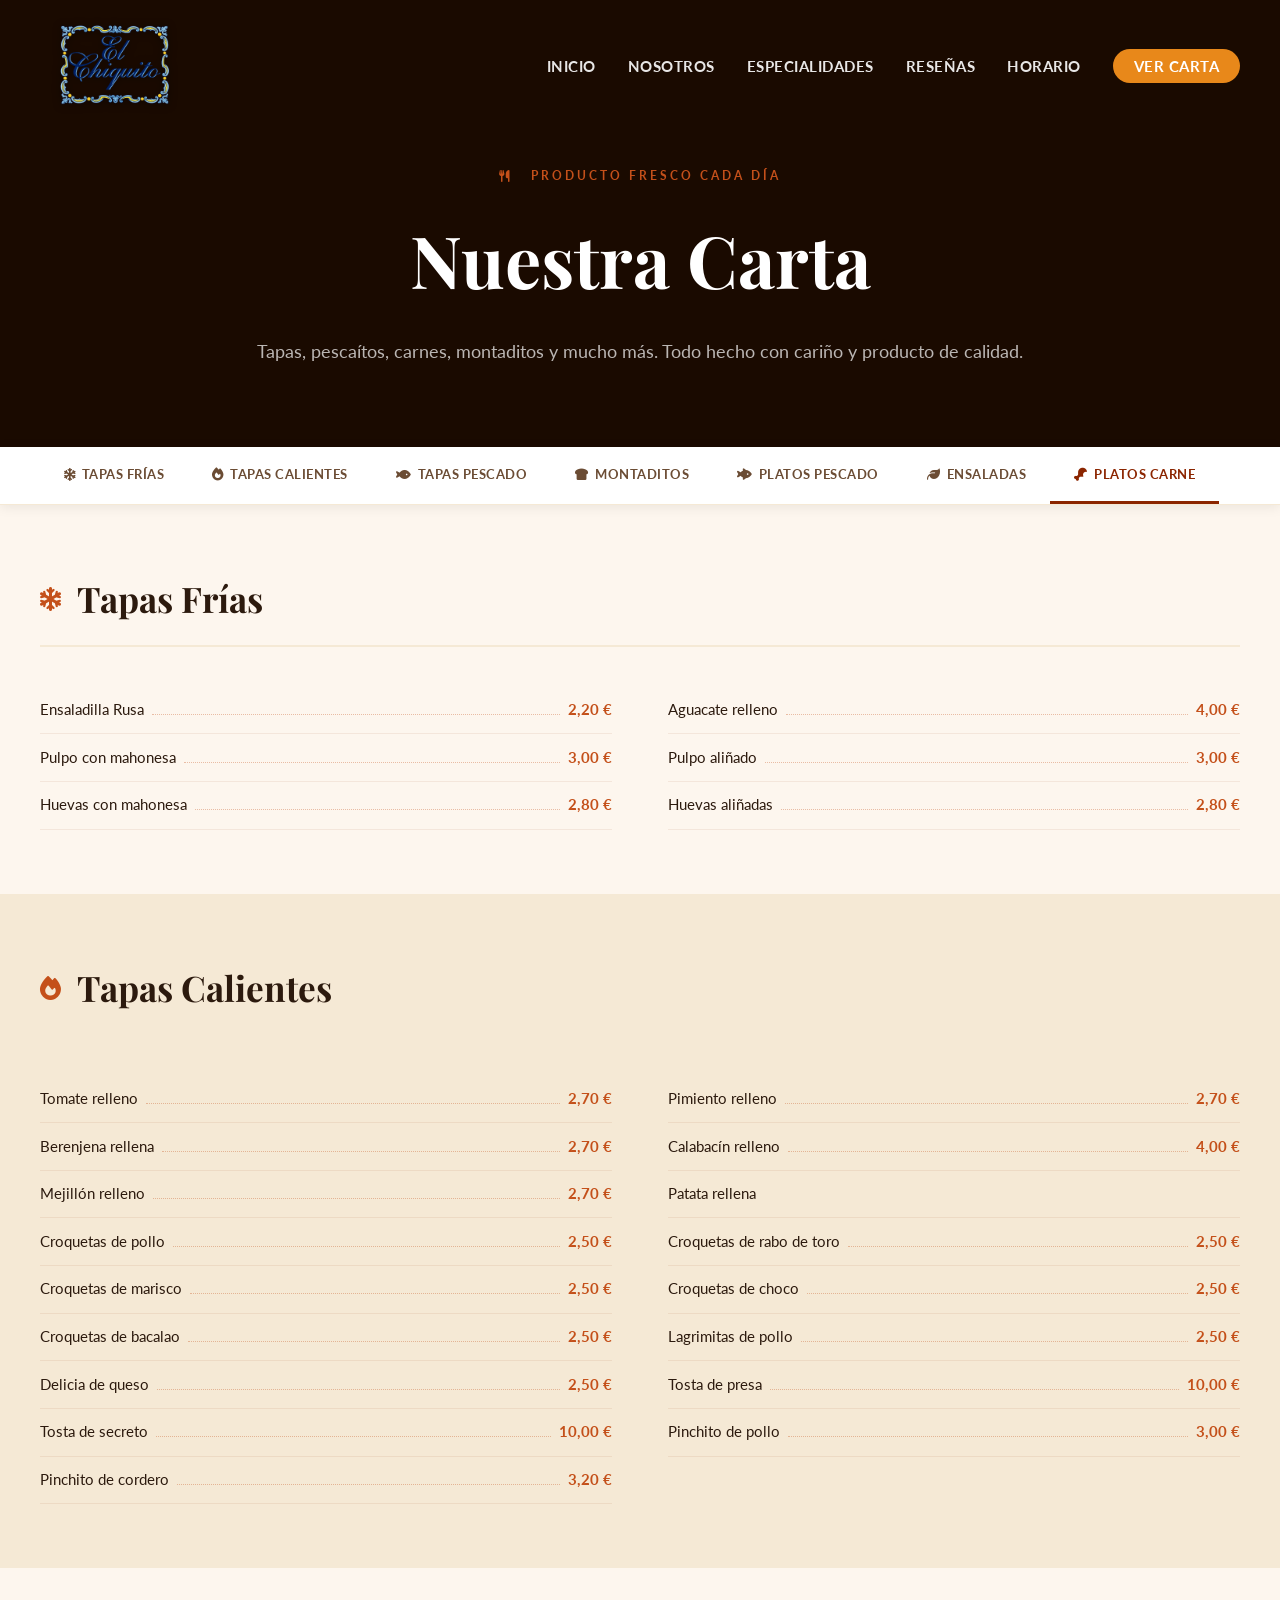
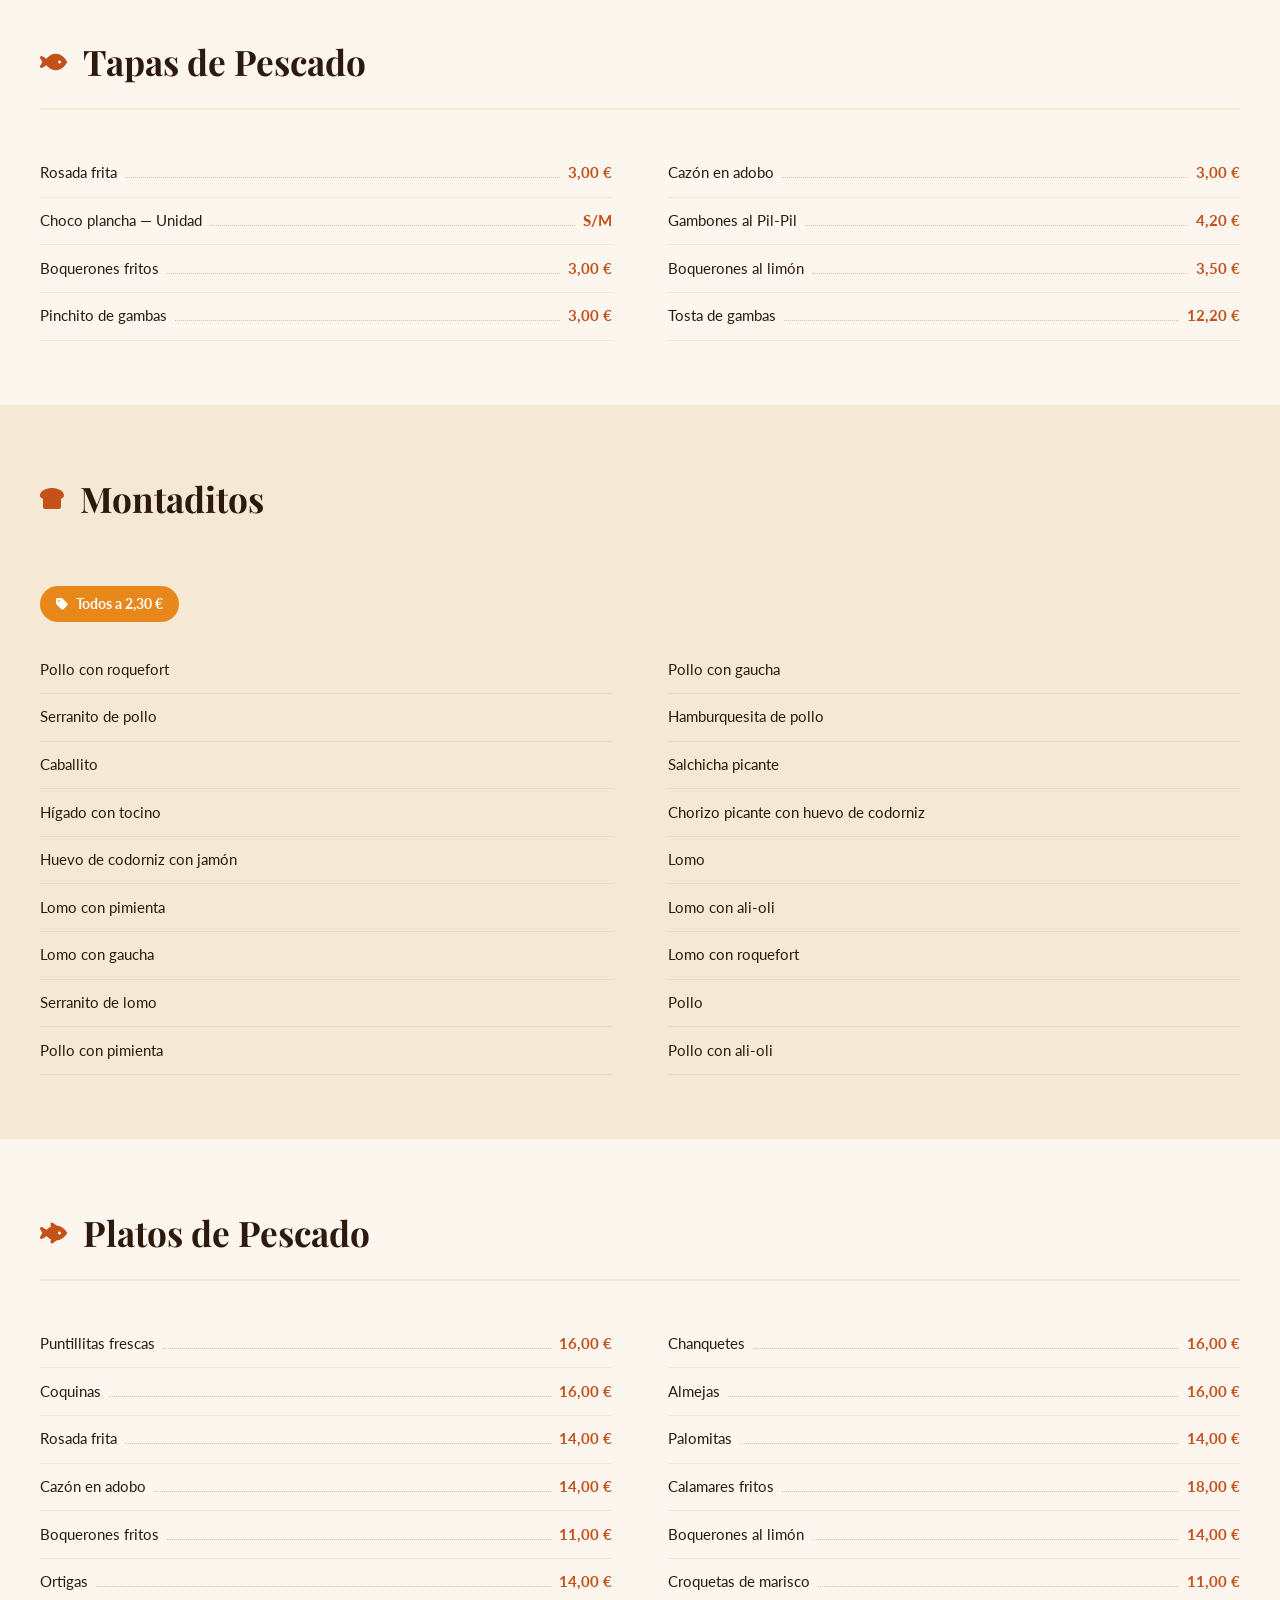
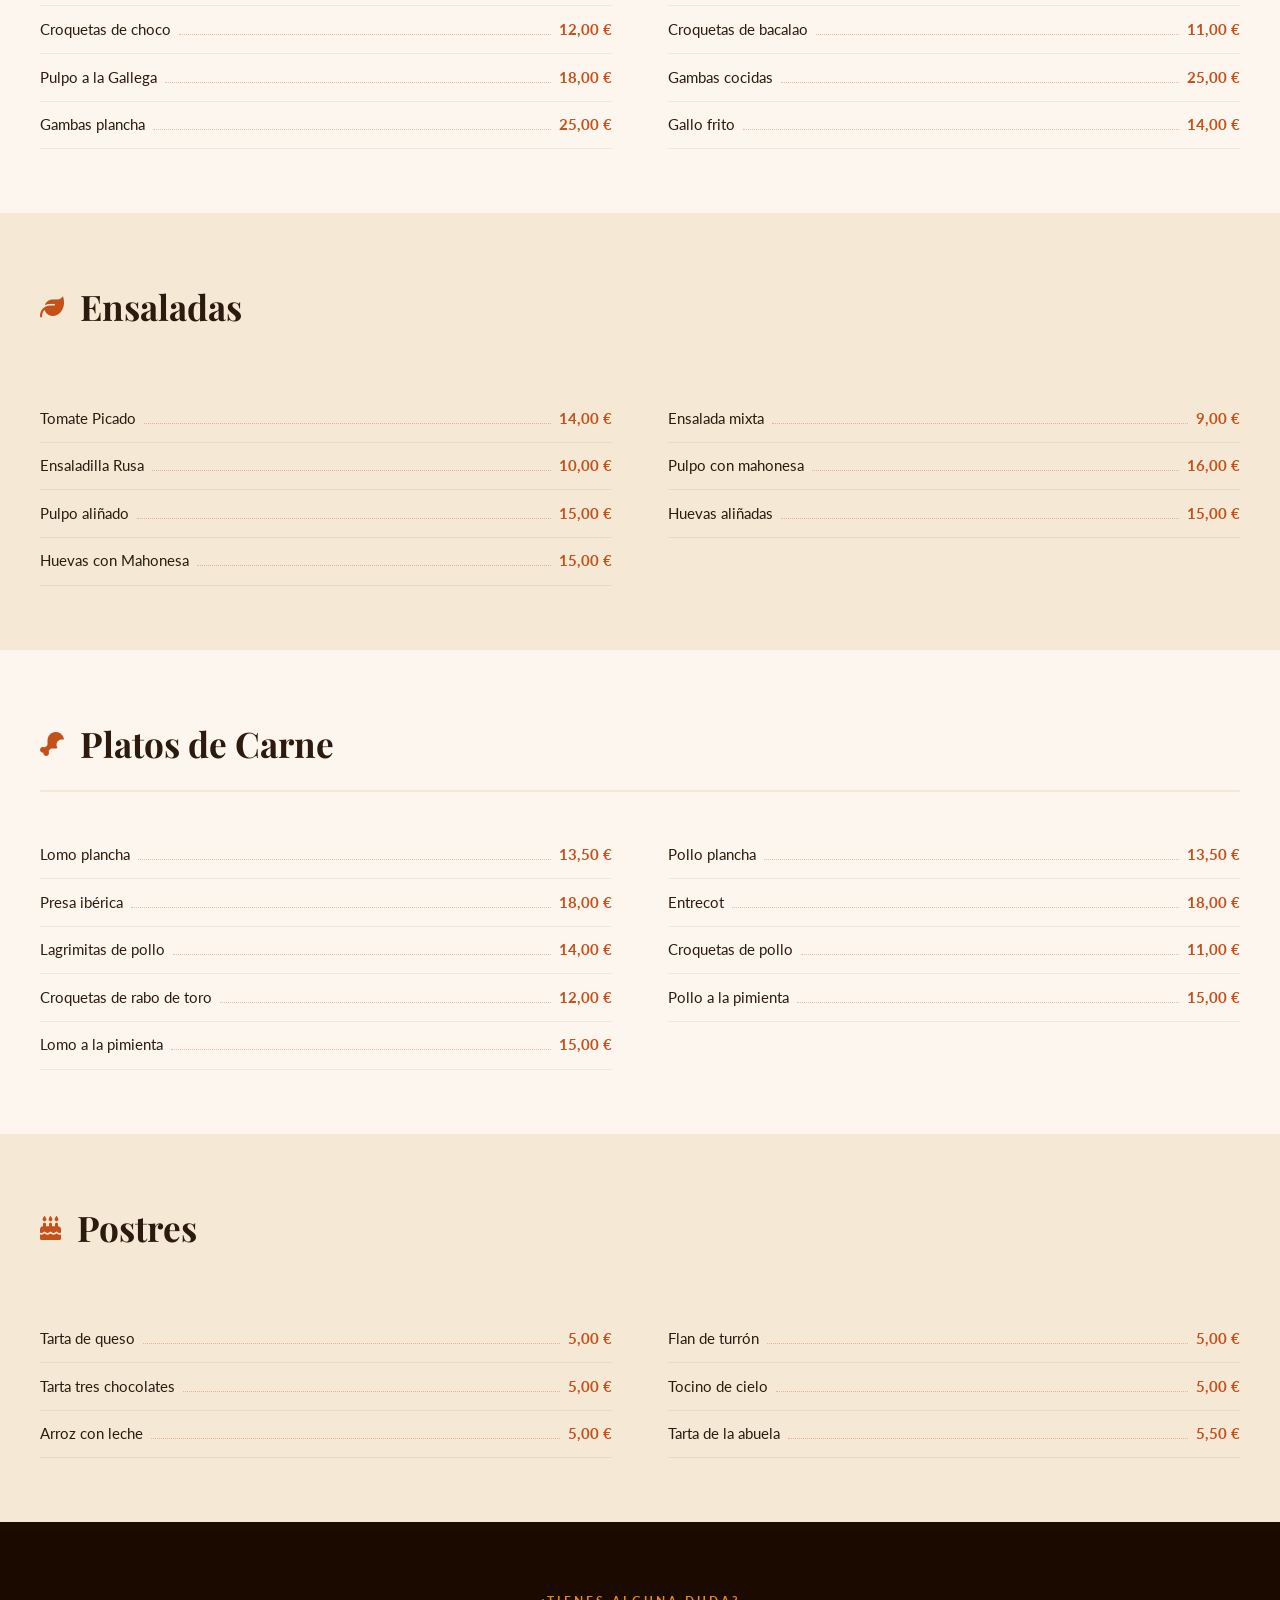
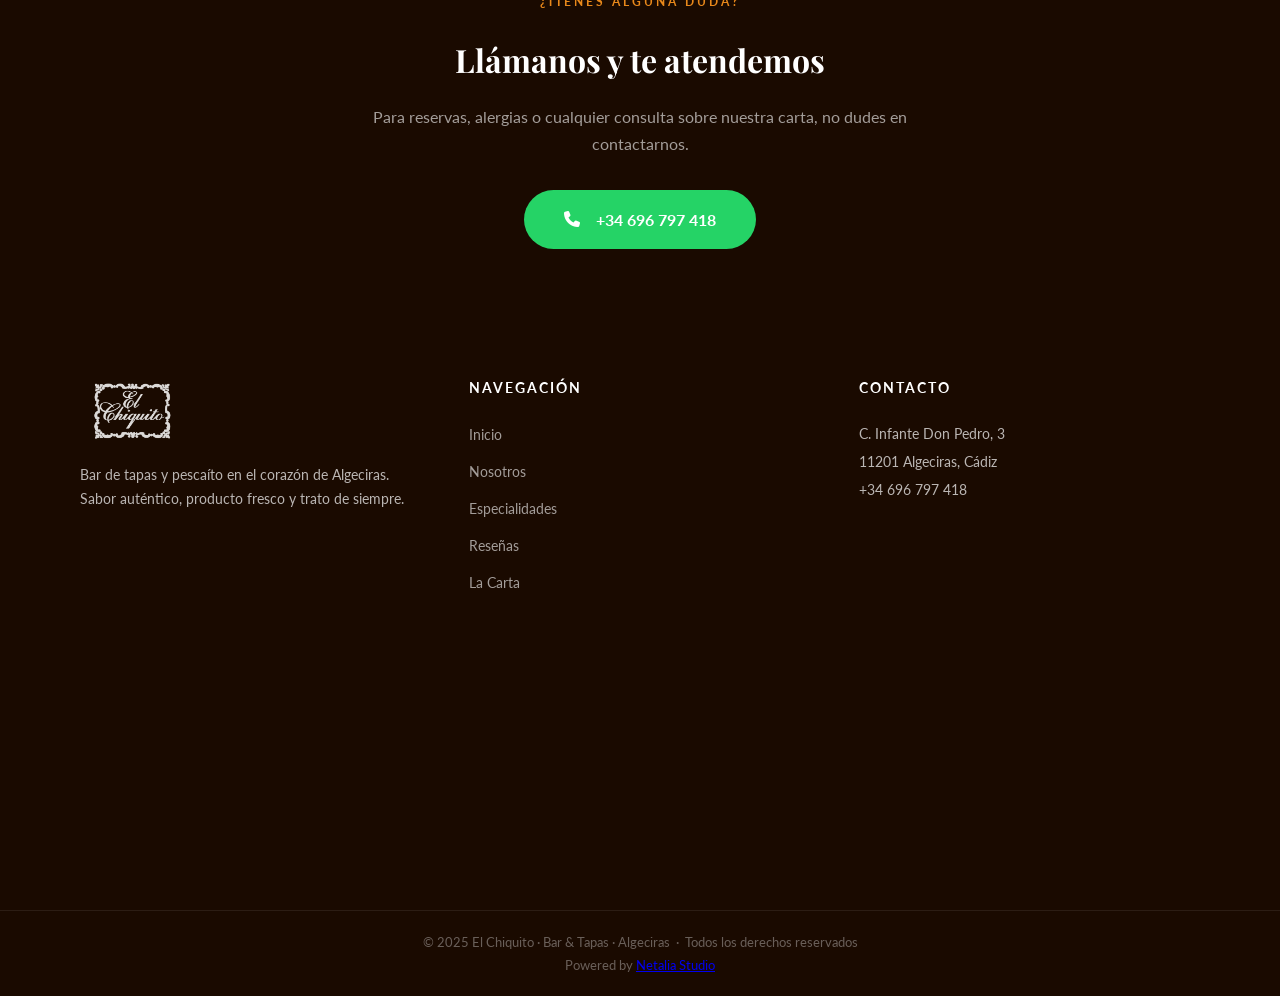
==== commit 3ad2905d: "Reestructuración, carta real y mejoras de contenido - Carta: layout 2 columnas con puntos nombre·pre" ====
--- a/carta.html
+++ b/carta.html
@@ -4,9 +4,61 @@
   <meta charset="UTF-8">
   <meta name="viewport" content="width=device-width, initial-scale=1.0">
   <title>La Carta — El Chiquito · Algeciras</title>
-  <meta name="description" content="Carta completa de El Chiquito: tapas, platos de pescado, carne, ensaladas, montaditos y postres.">
+  <meta name="description" content="Carta completa de El Chiquito: tapas, platos de pescado, carne, ensaladas, montaditos y postres. Bar de tapas en Algeciras, Campo de Gibraltar.">
+  <meta name="robots" content="index, follow">
+  <link rel="canonical" href="https://barchiquito.es/carta.html">
+
+  <!-- Open Graph -->
+  <meta property="og:type" content="website">
+  <meta property="og:url" content="https://barchiquito.es/carta.html">
+  <meta property="og:title" content="La Carta — El Chiquito · Algeciras">
+  <meta property="og:description" content="Carta completa de El Chiquito: tapas, platos de pescado, carne, ensaladas, montaditos y postres.">
+  <meta property="og:image" content="https://barchiquito.es/bar-el-chiquito-algeciras.webp">
+  <meta property="og:locale" content="es_ES">
+  <meta property="og:site_name" content="Bar El Chiquito">
+
+  <!-- Twitter Card -->
+  <meta name="twitter:card" content="summary_large_image">
+  <meta name="twitter:title" content="La Carta — El Chiquito · Algeciras">
+  <meta name="twitter:description" content="Carta completa de El Chiquito: tapas, platos de pescado, carne, ensaladas, montaditos y postres.">
+  <meta name="twitter:image" content="https://barchiquito.es/bar-el-chiquito-algeciras.webp">
+
+  <!-- Favicon -->
+  <link rel="icon" href="favicon.svg" type="image/svg+xml">
+  <link rel="apple-touch-icon" href="assets/logo.webp">
+
+  <!-- Preconnect -->
+  <link rel="preconnect" href="https://fonts.googleapis.com">
+  <link rel="preconnect" href="https://fonts.gstatic.com" crossorigin>
+  <link rel="preconnect" href="https://cdnjs.cloudflare.com">
+
+  <!-- Google Fonts -->
+  <link href="https://fonts.googleapis.com/css2?family=Playfair+Display:wght@400;600;700&family=Lato:wght@300;400;700&display=swap" rel="stylesheet">
+
+  <!-- Estilos -->
   <link rel="stylesheet" href="assets/css/style.css">
   <link rel="stylesheet" href="https://cdnjs.cloudflare.com/ajax/libs/font-awesome/6.5.0/css/all.min.css">
+
+  <!-- Schema.org: Menú -->
+  <script type="application/ld+json">
+  {
+    "@context": "https://schema.org",
+    "@type": "Menu",
+    "name": "Carta de Bar El Chiquito",
+    "url": "https://barchiquito.es/carta.html",
+    "inLanguage": "es",
+    "hasMenuSection": [
+      { "@type": "MenuSection", "name": "Tapas Frías" },
+      { "@type": "MenuSection", "name": "Tapas Calientes" },
+      { "@type": "MenuSection", "name": "Tapas de Pescado" },
+      { "@type": "MenuSection", "name": "Montaditos" },
+      { "@type": "MenuSection", "name": "Platos de Pescado" },
+      { "@type": "MenuSection", "name": "Ensaladas" },
+      { "@type": "MenuSection", "name": "Platos de Carne" },
+      { "@type": "MenuSection", "name": "Postres" }
+    ]
+  }
+  </script>
 </head>
 <body>
 
@@ -62,12 +114,12 @@
           <h2>Tapas Frías</h2>
         </div>
         <div class="menu-grid reveal">
-          <div class="menu-item"><span class="menu-item-name">Ensaladilla Rusa</span><span class="menu-item-price">2,20 €</span></div>
-          <div class="menu-item"><span class="menu-item-name">Aguacate relleno</span><span class="menu-item-price">4,00 €</span></div>
-          <div class="menu-item"><span class="menu-item-name">Pulpo con mahonesa</span><span class="menu-item-price">3,00 €</span></div>
-          <div class="menu-item"><span class="menu-item-name">Pulpo aliñado</span><span class="menu-item-price">3,00 €</span></div>
-          <div class="menu-item"><span class="menu-item-name">Huevas con mahonesa</span><span class="menu-item-price">2,80 €</span></div>
-          <div class="menu-item"><span class="menu-item-name">Huevas aliñadas</span><span class="menu-item-price">2,80 €</span></div>
+          <div class="menu-item"><span class="menu-item-name">Ensaladilla Rusa</span><span class="menu-item-dots"></span><span class="menu-item-price">2,20 €</span></div>
+          <div class="menu-item"><span class="menu-item-name">Aguacate relleno</span><span class="menu-item-dots"></span><span class="menu-item-price">4,00 €</span></div>
+          <div class="menu-item"><span class="menu-item-name">Pulpo con mahonesa</span><span class="menu-item-dots"></span><span class="menu-item-price">3,00 €</span></div>
+          <div class="menu-item"><span class="menu-item-name">Pulpo aliñado</span><span class="menu-item-dots"></span><span class="menu-item-price">3,00 €</span></div>
+          <div class="menu-item"><span class="menu-item-name">Huevas con mahonesa</span><span class="menu-item-dots"></span><span class="menu-item-price">2,80 €</span></div>
+          <div class="menu-item"><span class="menu-item-name">Huevas aliñadas</span><span class="menu-item-dots"></span><span class="menu-item-price">2,80 €</span></div>
         </div>
       </div>
     </div>
@@ -80,22 +132,23 @@
           <h2>Tapas Calientes</h2>
         </div>
         <div class="menu-grid reveal">
-          <div class="menu-item"><span class="menu-item-name">Tomate relleno</span><span class="menu-item-price">2,70 €</span></div>
-          <div class="menu-item"><span class="menu-item-name">Pimiento relleno</span><span class="menu-item-price">2,70 €</span></div>
-          <div class="menu-item"><span class="menu-item-name">Berenjena rellena</span><span class="menu-item-price">2,70 €</span></div>
-          <div class="menu-item"><span class="menu-item-name">Calabacín relleno</span><span class="menu-item-price">4,00 €</span></div>
-          <div class="menu-item"><span class="menu-item-name">Mejillón relleno</span><span class="menu-item-price">2,70 €</span></div>
-          <div class="menu-item"><span class="menu-item-name">Croquetas de pollo</span><span class="menu-item-price">2,50 €</span></div>
-          <div class="menu-item"><span class="menu-item-name">Croquetas de rabo de toro</span><span class="menu-item-price">2,50 €</span></div>
-          <div class="menu-item"><span class="menu-item-name">Croquetas de marisco</span><span class="menu-item-price">2,50 €</span></div>
-          <div class="menu-item"><span class="menu-item-name">Croquetas de choco</span><span class="menu-item-price">2,50 €</span></div>
-          <div class="menu-item"><span class="menu-item-name">Croquetas de bacalao</span><span class="menu-item-price">2,50 €</span></div>
-          <div class="menu-item"><span class="menu-item-name">Lagrimitas de pollo</span><span class="menu-item-price">2,50 €</span></div>
-          <div class="menu-item"><span class="menu-item-name">Delicia de queso</span><span class="menu-item-price">2,50 €</span></div>
-          <div class="menu-item"><span class="menu-item-name">Tosta de presa</span><span class="menu-item-price">10,00 €</span></div>
-          <div class="menu-item"><span class="menu-item-name">Tosta de secreto</span><span class="menu-item-price">10,00 €</span></div>
-          <div class="menu-item"><span class="menu-item-name">Pinchito de pollo</span><span class="menu-item-price">3,00 €</span></div>
-          <div class="menu-item"><span class="menu-item-name">Pinchito de cordero</span><span class="menu-item-price">3,20 €</span></div>
+          <div class="menu-item"><span class="menu-item-name">Tomate relleno</span><span class="menu-item-dots"></span><span class="menu-item-price">2,70 €</span></div>
+          <div class="menu-item"><span class="menu-item-name">Pimiento relleno</span><span class="menu-item-dots"></span><span class="menu-item-price">2,70 €</span></div>
+          <div class="menu-item"><span class="menu-item-name">Berenjena rellena</span><span class="menu-item-dots"></span><span class="menu-item-price">2,70 €</span></div>
+          <div class="menu-item"><span class="menu-item-name">Calabacín relleno</span><span class="menu-item-dots"></span><span class="menu-item-price">4,00 €</span></div>
+          <div class="menu-item"><span class="menu-item-name">Mejillón relleno</span><span class="menu-item-dots"></span><span class="menu-item-price">2,70 €</span></div>
+          <div class="menu-item"><span class="menu-item-name">Patata rellena</span></div>
+          <div class="menu-item"><span class="menu-item-name">Croquetas de pollo</span><span class="menu-item-dots"></span><span class="menu-item-price">2,50 €</span></div>
+          <div class="menu-item"><span class="menu-item-name">Croquetas de rabo de toro</span><span class="menu-item-dots"></span><span class="menu-item-price">2,50 €</span></div>
+          <div class="menu-item"><span class="menu-item-name">Croquetas de marisco</span><span class="menu-item-dots"></span><span class="menu-item-price">2,50 €</span></div>
+          <div class="menu-item"><span class="menu-item-name">Croquetas de choco</span><span class="menu-item-dots"></span><span class="menu-item-price">2,50 €</span></div>
+          <div class="menu-item"><span class="menu-item-name">Croquetas de bacalao</span><span class="menu-item-dots"></span><span class="menu-item-price">2,50 €</span></div>
+          <div class="menu-item"><span class="menu-item-name">Lagrimitas de pollo</span><span class="menu-item-dots"></span><span class="menu-item-price">2,50 €</span></div>
+          <div class="menu-item"><span class="menu-item-name">Delicia de queso</span><span class="menu-item-dots"></span><span class="menu-item-price">2,50 €</span></div>
+          <div class="menu-item"><span class="menu-item-name">Tosta de presa</span><span class="menu-item-dots"></span><span class="menu-item-price">10,00 €</span></div>
+          <div class="menu-item"><span class="menu-item-name">Tosta de secreto</span><span class="menu-item-dots"></span><span class="menu-item-price">10,00 €</span></div>
+          <div class="menu-item"><span class="menu-item-name">Pinchito de pollo</span><span class="menu-item-dots"></span><span class="menu-item-price">3,00 €</span></div>
+          <div class="menu-item"><span class="menu-item-name">Pinchito de cordero</span><span class="menu-item-dots"></span><span class="menu-item-price">3,20 €</span></div>
         </div>
       </div>
     </div>
@@ -108,15 +161,14 @@
           <h2>Tapas de Pescado</h2>
         </div>
         <div class="menu-grid reveal">
-          <div class="menu-item"><span class="menu-item-name">Rosada frita</span><span class="menu-item-price">3,00 €</span></div>
-          <div class="menu-item"><span class="menu-item-name">Cazón en adobo</span><span class="menu-item-price">3,00 €</span></div>
-          <div class="menu-item"><span class="menu-item-name">Choco plancha — Unidad</span><span class="menu-item-price">S/M</span></div>
-          <div class="menu-item"><span class="menu-item-name">Gambones al Pil-Pil</span><span class="menu-item-price">4,20 €</span></div>
-          <div class="menu-item"><span class="menu-item-name">Fritura tierra y mar</span><span class="menu-item-price">4,00 €</span></div>
-          <div class="menu-item"><span class="menu-item-name">Boquerones fritos</span><span class="menu-item-price">3,00 €</span></div>
-          <div class="menu-item"><span class="menu-item-name">Boquerones al limón</span><span class="menu-item-price">3,50 €</span></div>
-          <div class="menu-item"><span class="menu-item-name">Pinchito de gambas</span><span class="menu-item-price">3,00 €</span></div>
-          <div class="menu-item"><span class="menu-item-name">Tosta de gambas</span><span class="menu-item-price">12,20 €</span></div>
+          <div class="menu-item"><span class="menu-item-name">Rosada frita</span><span class="menu-item-dots"></span><span class="menu-item-price">3,00 €</span></div>
+          <div class="menu-item"><span class="menu-item-name">Cazón en adobo</span><span class="menu-item-dots"></span><span class="menu-item-price">3,00 €</span></div>
+          <div class="menu-item"><span class="menu-item-name">Choco plancha — Unidad</span><span class="menu-item-dots"></span><span class="menu-item-price">S/M</span></div>
+          <div class="menu-item"><span class="menu-item-name">Gambones al Pil-Pil</span><span class="menu-item-dots"></span><span class="menu-item-price">4,20 €</span></div>
+          <div class="menu-item"><span class="menu-item-name">Boquerones fritos</span><span class="menu-item-dots"></span><span class="menu-item-price">3,00 €</span></div>
+          <div class="menu-item"><span class="menu-item-name">Boquerones al limón</span><span class="menu-item-dots"></span><span class="menu-item-price">3,50 €</span></div>
+          <div class="menu-item"><span class="menu-item-name">Pinchito de gambas</span><span class="menu-item-dots"></span><span class="menu-item-price">3,00 €</span></div>
+          <div class="menu-item"><span class="menu-item-name">Tosta de gambas</span><span class="menu-item-dots"></span><span class="menu-item-price">12,20 €</span></div>
         </div>
       </div>
     </div>
@@ -131,25 +183,25 @@
         <div class="reveal">
           <span class="montaditos-note"><i class="fa-solid fa-tag"></i> Todos a 2,30 €</span>
         </div>
-        <div class="montaditos-grid reveal">
-          <div class="montadito-item">Pollo con roquefort</div>
-          <div class="montadito-item">Pollo con gaucha</div>
-          <div class="montadito-item">Serranito de pollo</div>
-          <div class="montadito-item">Hamburquesita de pollo</div>
-          <div class="montadito-item">Caballito</div>
-          <div class="montadito-item">Salchicha picante</div>
-          <div class="montadito-item">Hígado con tocino</div>
-          <div class="montadito-item">Chorizo picante con huevo de codorniz</div>
-          <div class="montadito-item">Huevo de codorniz con jamón</div>
-          <div class="montadito-item">Lomo</div>
-          <div class="montadito-item">Lomo con pimienta</div>
-          <div class="montadito-item">Lomo con ali-oli</div>
-          <div class="montadito-item">Lomo con gaucha</div>
-          <div class="montadito-item">Lomo con roquefort</div>
-          <div class="montadito-item">Serranito de lomo</div>
-          <div class="montadito-item">Pollo</div>
-          <div class="montadito-item">Pollo con pimienta</div>
-          <div class="montadito-item">Pollo con ali-oli</div>
+        <div class="menu-grid reveal">
+          <div class="menu-item"><span class="menu-item-name">Pollo con roquefort</span></div>
+          <div class="menu-item"><span class="menu-item-name">Pollo con gaucha</span></div>
+          <div class="menu-item"><span class="menu-item-name">Serranito de pollo</span></div>
+          <div class="menu-item"><span class="menu-item-name">Hamburquesita de pollo</span></div>
+          <div class="menu-item"><span class="menu-item-name">Caballito</span></div>
+          <div class="menu-item"><span class="menu-item-name">Salchicha picante</span></div>
+          <div class="menu-item"><span class="menu-item-name">Hígado con tocino</span></div>
+          <div class="menu-item"><span class="menu-item-name">Chorizo picante con huevo de codorniz</span></div>
+          <div class="menu-item"><span class="menu-item-name">Huevo de codorniz con jamón</span></div>
+          <div class="menu-item"><span class="menu-item-name">Lomo</span></div>
+          <div class="menu-item"><span class="menu-item-name">Lomo con pimienta</span></div>
+          <div class="menu-item"><span class="menu-item-name">Lomo con ali-oli</span></div>
+          <div class="menu-item"><span class="menu-item-name">Lomo con gaucha</span></div>
+          <div class="menu-item"><span class="menu-item-name">Lomo con roquefort</span></div>
+          <div class="menu-item"><span class="menu-item-name">Serranito de lomo</span></div>
+          <div class="menu-item"><span class="menu-item-name">Pollo</span></div>
+          <div class="menu-item"><span class="menu-item-name">Pollo con pimienta</span></div>
+          <div class="menu-item"><span class="menu-item-name">Pollo con ali-oli</span></div>
         </div>
       </div>
     </div>
@@ -162,25 +214,24 @@
           <h2>Platos de Pescado</h2>
         </div>
         <div class="menu-grid reveal">
-          <div class="menu-item"><span class="menu-item-name">Puntillitas frescas</span><span class="menu-item-price">16,00 €</span></div>
-          <div class="menu-item"><span class="menu-item-name">Chanquetes</span><span class="menu-item-price">16,00 €</span></div>
-          <div class="menu-item"><span class="menu-item-name">Coquinas</span><span class="menu-item-price">16,00 €</span></div>
-          <div class="menu-item"><span class="menu-item-name">Almejas</span><span class="menu-item-price">16,00 €</span></div>
-          <div class="menu-item"><span class="menu-item-name">Rosada frita</span><span class="menu-item-price">14,00 €</span></div>
-          <div class="menu-item"><span class="menu-item-name">Palomitas</span><span class="menu-item-price">14,00 €</span></div>
-          <div class="menu-item"><span class="menu-item-name">Cazón en adobo</span><span class="menu-item-price">14,00 €</span></div>
-          <div class="menu-item"><span class="menu-item-name">Calamares fritos</span><span class="menu-item-price">18,00 €</span></div>
-          <div class="menu-item"><span class="menu-item-name">Boquerones fritos</span><span class="menu-item-price">11,00 €</span></div>
-          <div class="menu-item"><span class="menu-item-name">Boquerones al limón</span><span class="menu-item-price">14,00 €</span></div>
-          <div class="menu-item"><span class="menu-item-name">Ortigas</span><span class="menu-item-price">14,00 €</span></div>
-          <div class="menu-item"><span class="menu-item-name">Croquetas de marisco</span><span class="menu-item-price">11,00 €</span></div>
-          <div class="menu-item"><span class="menu-item-name">Croquetas de choco</span><span class="menu-item-price">12,00 €</span></div>
-          <div class="menu-item"><span class="menu-item-name">Croquetas de bacalao</span><span class="menu-item-price">11,00 €</span></div>
-          <div class="menu-item"><span class="menu-item-name">Pulpo a la Gallega</span><span class="menu-item-price">18,00 €</span></div>
-          <div class="menu-item"><span class="menu-item-name">Gambas cocidas</span><span class="menu-item-price">25,00 €</span></div>
-          <div class="menu-item"><span class="menu-item-name">Gambas plancha</span><span class="menu-item-price">25,00 €</span></div>
-          <div class="menu-item"><span class="menu-item-name">Fritura Tierra y Mar</span><span class="menu-item-price">22,00 €</span></div>
-          <div class="menu-item"><span class="menu-item-name">Gallo frito</span><span class="menu-item-price">14,00 €</span></div>
+          <div class="menu-item"><span class="menu-item-name">Puntillitas frescas</span><span class="menu-item-dots"></span><span class="menu-item-price">16,00 €</span></div>
+          <div class="menu-item"><span class="menu-item-name">Chanquetes</span><span class="menu-item-dots"></span><span class="menu-item-price">16,00 €</span></div>
+          <div class="menu-item"><span class="menu-item-name">Coquinas</span><span class="menu-item-dots"></span><span class="menu-item-price">16,00 €</span></div>
+          <div class="menu-item"><span class="menu-item-name">Almejas</span><span class="menu-item-dots"></span><span class="menu-item-price">16,00 €</span></div>
+          <div class="menu-item"><span class="menu-item-name">Rosada frita</span><span class="menu-item-dots"></span><span class="menu-item-price">14,00 €</span></div>
+          <div class="menu-item"><span class="menu-item-name">Palomitas</span><span class="menu-item-dots"></span><span class="menu-item-price">14,00 €</span></div>
+          <div class="menu-item"><span class="menu-item-name">Cazón en adobo</span><span class="menu-item-dots"></span><span class="menu-item-price">14,00 €</span></div>
+          <div class="menu-item"><span class="menu-item-name">Calamares fritos</span><span class="menu-item-dots"></span><span class="menu-item-price">18,00 €</span></div>
+          <div class="menu-item"><span class="menu-item-name">Boquerones fritos</span><span class="menu-item-dots"></span><span class="menu-item-price">11,00 €</span></div>
+          <div class="menu-item"><span class="menu-item-name">Boquerones al limón</span><span class="menu-item-dots"></span><span class="menu-item-price">14,00 €</span></div>
+          <div class="menu-item"><span class="menu-item-name">Ortigas</span><span class="menu-item-dots"></span><span class="menu-item-price">14,00 €</span></div>
+          <div class="menu-item"><span class="menu-item-name">Croquetas de marisco</span><span class="menu-item-dots"></span><span class="menu-item-price">11,00 €</span></div>
+          <div class="menu-item"><span class="menu-item-name">Croquetas de choco</span><span class="menu-item-dots"></span><span class="menu-item-price">12,00 €</span></div>
+          <div class="menu-item"><span class="menu-item-name">Croquetas de bacalao</span><span class="menu-item-dots"></span><span class="menu-item-price">11,00 €</span></div>
+          <div class="menu-item"><span class="menu-item-name">Pulpo a la Gallega</span><span class="menu-item-dots"></span><span class="menu-item-price">18,00 €</span></div>
+          <div class="menu-item"><span class="menu-item-name">Gambas cocidas</span><span class="menu-item-dots"></span><span class="menu-item-price">25,00 €</span></div>
+          <div class="menu-item"><span class="menu-item-name">Gambas plancha</span><span class="menu-item-dots"></span><span class="menu-item-price">25,00 €</span></div>
+          <div class="menu-item"><span class="menu-item-name">Gallo frito</span><span class="menu-item-dots"></span><span class="menu-item-price">14,00 €</span></div>
         </div>
       </div>
     </div>
@@ -193,13 +244,13 @@
           <h2>Ensaladas</h2>
         </div>
         <div class="menu-grid reveal">
-          <div class="menu-item"><span class="menu-item-name">Tomate Picado</span><span class="menu-item-price">14,00 €</span></div>
-          <div class="menu-item"><span class="menu-item-name">Ensalada mixta</span><span class="menu-item-price">9,00 €</span></div>
-          <div class="menu-item"><span class="menu-item-name">Ensaladilla Rusa</span><span class="menu-item-price">10,00 €</span></div>
-          <div class="menu-item"><span class="menu-item-name">Pulpo con mahonesa</span><span class="menu-item-price">16,00 €</span></div>
-          <div class="menu-item"><span class="menu-item-name">Pulpo aliñado</span><span class="menu-item-price">15,00 €</span></div>
-          <div class="menu-item"><span class="menu-item-name">Huevas aliñadas</span><span class="menu-item-price">15,00 €</span></div>
-          <div class="menu-item"><span class="menu-item-name">Huevas con Mahonesa</span><span class="menu-item-price">15,00 €</span></div>
+          <div class="menu-item"><span class="menu-item-name">Tomate Picado</span><span class="menu-item-dots"></span><span class="menu-item-price">14,00 €</span></div>
+          <div class="menu-item"><span class="menu-item-name">Ensalada mixta</span><span class="menu-item-dots"></span><span class="menu-item-price">9,00 €</span></div>
+          <div class="menu-item"><span class="menu-item-name">Ensaladilla Rusa</span><span class="menu-item-dots"></span><span class="menu-item-price">10,00 €</span></div>
+          <div class="menu-item"><span class="menu-item-name">Pulpo con mahonesa</span><span class="menu-item-dots"></span><span class="menu-item-price">16,00 €</span></div>
+          <div class="menu-item"><span class="menu-item-name">Pulpo aliñado</span><span class="menu-item-dots"></span><span class="menu-item-price">15,00 €</span></div>
+          <div class="menu-item"><span class="menu-item-name">Huevas aliñadas</span><span class="menu-item-dots"></span><span class="menu-item-price">15,00 €</span></div>
+          <div class="menu-item"><span class="menu-item-name">Huevas con Mahonesa</span><span class="menu-item-dots"></span><span class="menu-item-price">15,00 €</span></div>
         </div>
       </div>
     </div>
@@ -212,16 +263,15 @@
           <h2>Platos de Carne</h2>
         </div>
         <div class="menu-grid reveal">
-          <div class="menu-item"><span class="menu-item-name">Lomo plancha</span><span class="menu-item-price">13,50 €</span></div>
-          <div class="menu-item"><span class="menu-item-name">Pollo plancha</span><span class="menu-item-price">13,50 €</span></div>
-          <div class="menu-item"><span class="menu-item-name">Presa ibérica</span><span class="menu-item-price">18,00 €</span></div>
-          <div class="menu-item"><span class="menu-item-name">Secreto Ibérico</span><span class="menu-item-price">18,00 €</span></div>
-          <div class="menu-item"><span class="menu-item-name">Entrecot</span><span class="menu-item-price">18,00 €</span></div>
-          <div class="menu-item"><span class="menu-item-name">Lagrimitas de pollo</span><span class="menu-item-price">14,00 €</span></div>
-          <div class="menu-item"><span class="menu-item-name">Croquetas de pollo</span><span class="menu-item-price">11,00 €</span></div>
-          <div class="menu-item"><span class="menu-item-name">Croquetas de rabo de toro</span><span class="menu-item-price">12,00 €</span></div>
-          <div class="menu-item"><span class="menu-item-name">Pollo a la pimienta</span><span class="menu-item-price">15,00 €</span></div>
-          <div class="menu-item"><span class="menu-item-name">Lomo a la pimienta</span><span class="menu-item-price">15,00 €</span></div>
+          <div class="menu-item"><span class="menu-item-name">Lomo plancha</span><span class="menu-item-dots"></span><span class="menu-item-price">13,50 €</span></div>
+          <div class="menu-item"><span class="menu-item-name">Pollo plancha</span><span class="menu-item-dots"></span><span class="menu-item-price">13,50 €</span></div>
+          <div class="menu-item"><span class="menu-item-name">Presa ibérica</span><span class="menu-item-dots"></span><span class="menu-item-price">18,00 €</span></div>
+          <div class="menu-item"><span class="menu-item-name">Entrecot</span><span class="menu-item-dots"></span><span class="menu-item-price">18,00 €</span></div>
+          <div class="menu-item"><span class="menu-item-name">Lagrimitas de pollo</span><span class="menu-item-dots"></span><span class="menu-item-price">14,00 €</span></div>
+          <div class="menu-item"><span class="menu-item-name">Croquetas de pollo</span><span class="menu-item-dots"></span><span class="menu-item-price">11,00 €</span></div>
+          <div class="menu-item"><span class="menu-item-name">Croquetas de rabo de toro</span><span class="menu-item-dots"></span><span class="menu-item-price">12,00 €</span></div>
+          <div class="menu-item"><span class="menu-item-name">Pollo a la pimienta</span><span class="menu-item-dots"></span><span class="menu-item-price">15,00 €</span></div>
+          <div class="menu-item"><span class="menu-item-name">Lomo a la pimienta</span><span class="menu-item-dots"></span><span class="menu-item-price">15,00 €</span></div>
         </div>
       </div>
     </div>
@@ -233,37 +283,13 @@
           <i class="fa-solid fa-cake-candles"></i>
           <h2>Postres</h2>
         </div>
-        <div class="postres-grid">
-          <div class="postre-card reveal">
-            <div class="postre-icon">🧁</div>
-            <h4>Tarta de queso</h4>
-            <span class="price">5,00 €</span>
-          </div>
-          <div class="postre-card reveal">
-            <div class="postre-icon">🍮</div>
-            <h4>Flan de turrón</h4>
-            <span class="price">5,00 €</span>
-          </div>
-          <div class="postre-card reveal">
-            <div class="postre-icon">🍫</div>
-            <h4>Tarta tres chocolates</h4>
-            <span class="price">5,00 €</span>
-          </div>
-          <div class="postre-card reveal">
-            <div class="postre-icon">🍯</div>
-            <h4>Tocino de cielo</h4>
-            <span class="price">5,00 €</span>
-          </div>
-          <div class="postre-card reveal">
-            <div class="postre-icon">🍚</div>
-            <h4>Arroz con leche</h4>
-            <span class="price">5,00 €</span>
-          </div>
-          <div class="postre-card reveal">
-            <div class="postre-icon">🥧</div>
-            <h4>Tarta de la abuela</h4>
-            <span class="price">5,50 €</span>
-          </div>
+        <div class="menu-grid reveal">
+          <div class="menu-item"><span class="menu-item-name">Tarta de queso</span><span class="menu-item-dots"></span><span class="menu-item-price">5,00 €</span></div>
+          <div class="menu-item"><span class="menu-item-name">Flan de turrón</span><span class="menu-item-dots"></span><span class="menu-item-price">5,00 €</span></div>
+          <div class="menu-item"><span class="menu-item-name">Tarta tres chocolates</span><span class="menu-item-dots"></span><span class="menu-item-price">5,00 €</span></div>
+          <div class="menu-item"><span class="menu-item-name">Tocino de cielo</span><span class="menu-item-dots"></span><span class="menu-item-price">5,00 €</span></div>
+          <div class="menu-item"><span class="menu-item-name">Arroz con leche</span><span class="menu-item-dots"></span><span class="menu-item-price">5,00 €</span></div>
+          <div class="menu-item"><span class="menu-item-name">Tarta de la abuela</span><span class="menu-item-dots"></span><span class="menu-item-price">5,50 €</span></div>
         </div>
       </div>
     </div>
@@ -286,7 +312,7 @@
   <footer>
     <div class="footer-top">
       <div class="footer-brand">
-        <img src="assets/logo.webp" alt="El Chiquito" class="footer-logo">
+        <img src="assets/logo.webp" alt="El Chiquito" class="footer-logo" loading="lazy">
         <p>Bar de tapas y pescaíto en el corazón de Algeciras. Sabor auténtico, producto fresco y trato de siempre.</p>
       </div>
       <div class="footer-links">
@@ -318,10 +344,10 @@
     </div>
     <div class="footer-bottom">
       <p>© 2025 El Chiquito · Bar & Tapas · Algeciras &nbsp;·&nbsp; Todos los derechos reservados</p>
-      <p>Powered by <a href="netaliastudio.com" target="_blank">Netalia Studio</a></p>
+      <p>Powered by <a href="https://netaliastudio.com" target="_blank" rel="noopener">Netalia Studio</a></p>
     </div>
   </footer>
 
-  <script src="assets/js/main.js"></script>
+  <script src="assets/js/main.js" defer></script>
 </body>
 </html>
--- a/assets/css/style.css
+++ b/assets/css/style.css
@@ -1,5 +1,3 @@
-@import url("https://fonts.googleapis.com/css2?family=Playfair+Display:wght@400;600;700&family=Lato:wght@300;400;700&display=swap");
-
 :root {
   --color-primary: #8b2500;
   --color-secondary: #c4501a;
@@ -449,7 +447,7 @@
 
 .specialties-grid {
   display: grid;
-  grid-template-columns: repeat(3, 1fr);
+  grid-template-columns: repeat(2, 1fr);
   gap: 1.5rem;
   margin-top: 3rem;
 }
@@ -471,7 +469,7 @@
 }
 
 .spec-img {
-  height: 200px;
+  aspect-ratio: 4 / 3;
   overflow: hidden;
 }
 
@@ -479,6 +477,7 @@
   width: 100%;
   height: 100%;
   object-fit: cover;
+  object-position: center;
   transition: transform 0.4s ease;
 }
 
@@ -903,38 +902,38 @@
 
 .menu-grid {
   display: grid;
-  grid-template-columns: repeat(auto-fill, minmax(320px, 1fr));
-  gap: 1px;
-  background: var(--color-cream);
-  border-radius: var(--radius);
-  overflow: hidden;
-  box-shadow: var(--shadow);
+  grid-template-columns: 1fr 1fr;
+  gap: 0 3.5rem;
 }
 
 .menu-item {
   display: flex;
-  justify-content: space-between;
-  align-items: center;
-  padding: 1.1rem 1.5rem;
-  background: #fff;
-  gap: 1rem;
-  transition: background var(--transition);
-}
-
-.menu-item:hover {
-  background: #fffaf4;
+  align-items: baseline;
+  padding: 0.65rem 0;
+  background: transparent;
+  gap: 0;
+  border-bottom: 1px solid rgba(139, 37, 0, 0.08);
 }
 
 .menu-item-name {
   font-size: 0.95rem;
   color: var(--color-text);
   font-weight: 400;
+  flex-shrink: 0;
+  max-width: 65%;
+}
+
+.menu-item-dots {
+  flex: 1;
+  border-bottom: 1.5px dotted rgba(196, 80, 26, 0.35);
+  margin: 0 8px 5px;
+  min-width: 12px;
 }
 
 .menu-item-price {
   font-weight: 700;
   color: var(--color-secondary);
-  font-size: 0.95rem;
+  font-size: 0.92rem;
   white-space: nowrap;
   flex-shrink: 0;
 }
@@ -1333,14 +1332,9 @@
     grid-template-columns: 1fr;
     gap: 2rem;
   }
-  .postres-grid {
-    grid-template-columns: repeat(2, 1fr);
-  }
-  .montaditos-grid {
-    grid-template-columns: repeat(2, 1fr);
-  }
   .menu-grid {
     grid-template-columns: 1fr;
+    gap: 0;
   }
   .navbar {
     padding: 1rem 1.5rem;
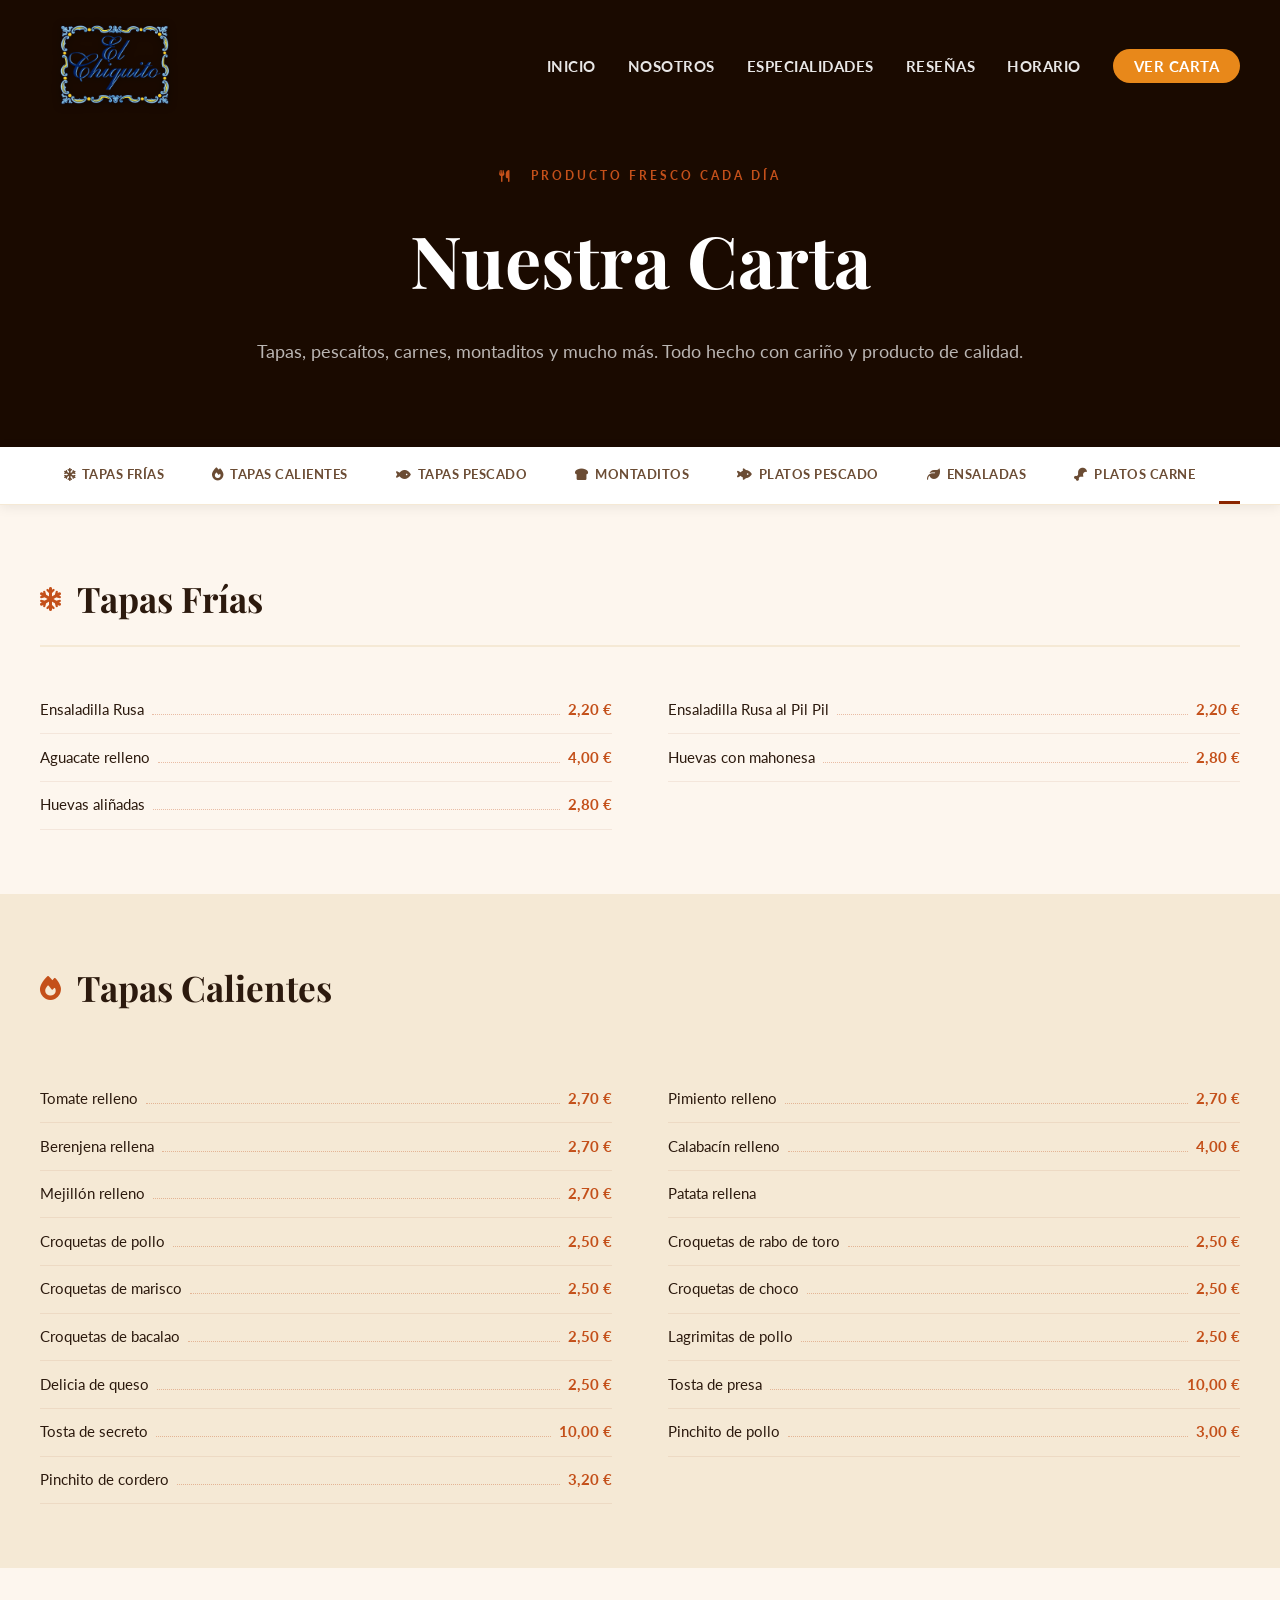
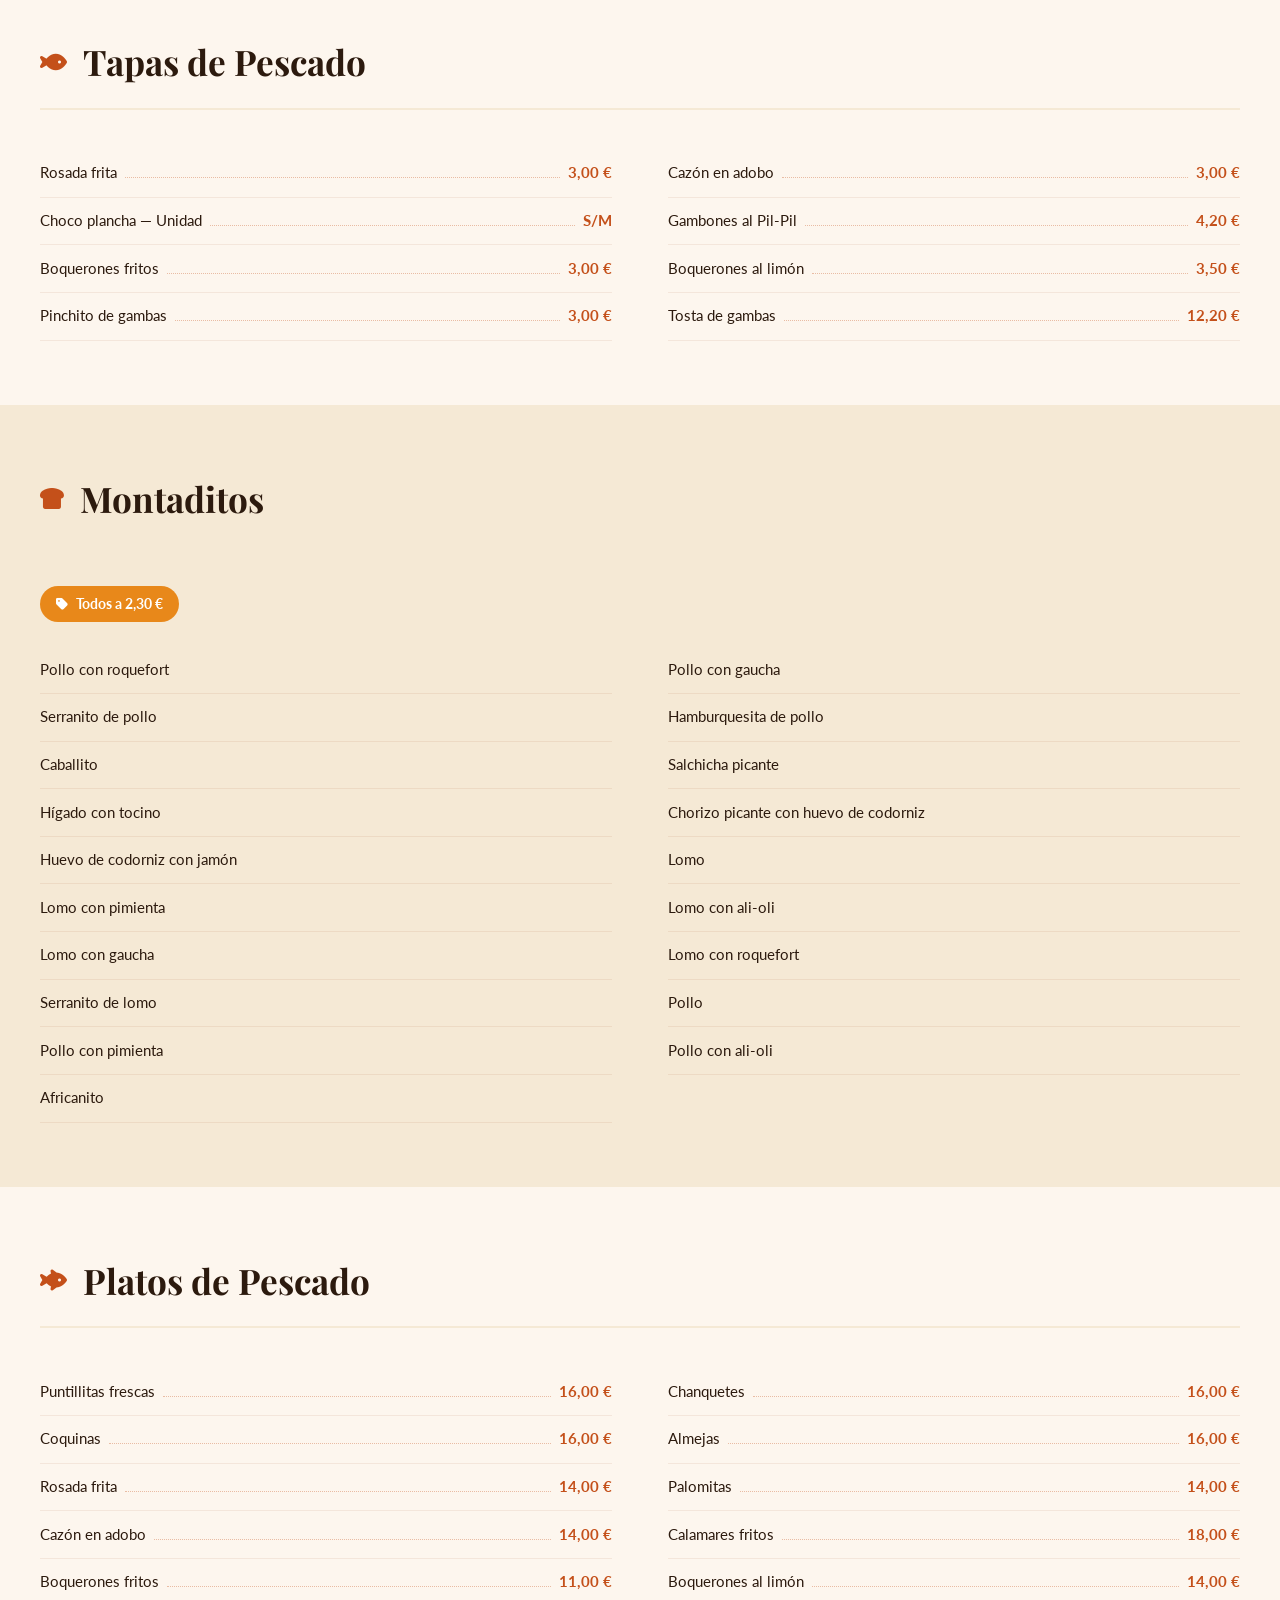
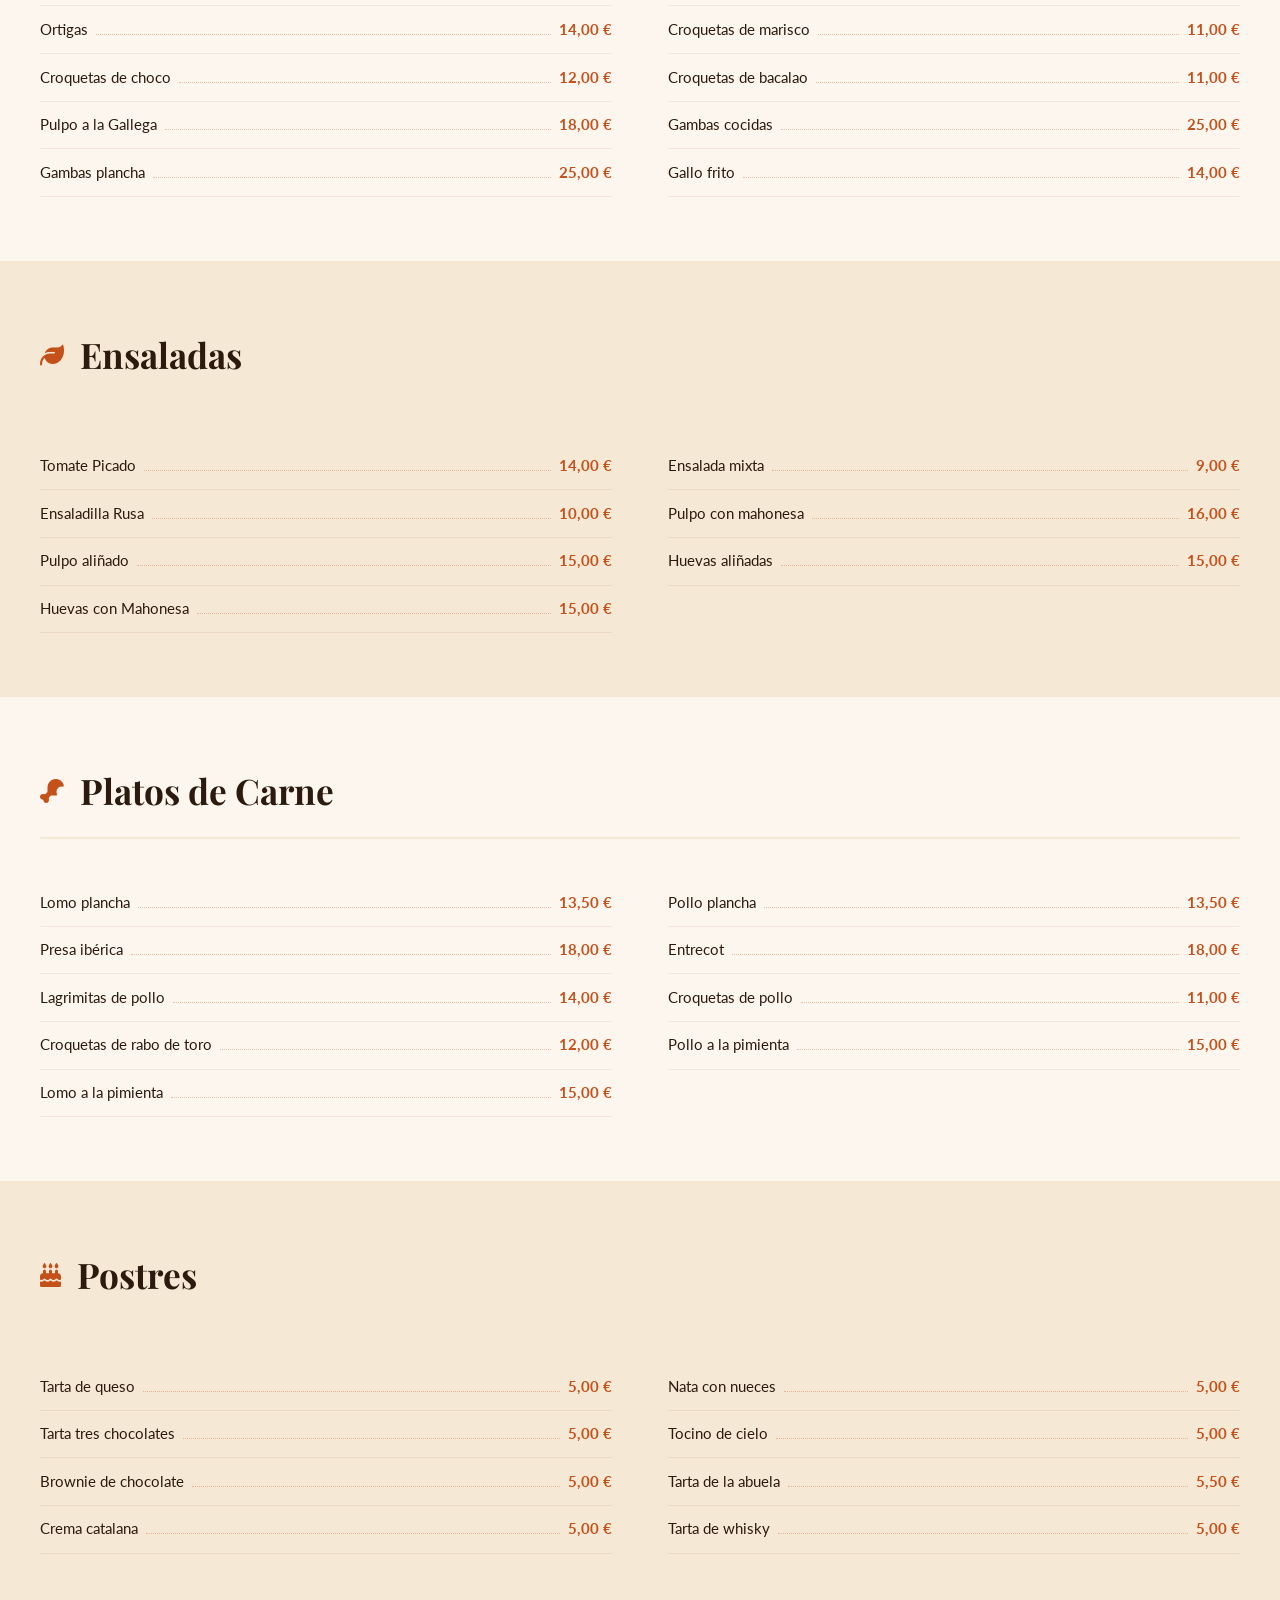
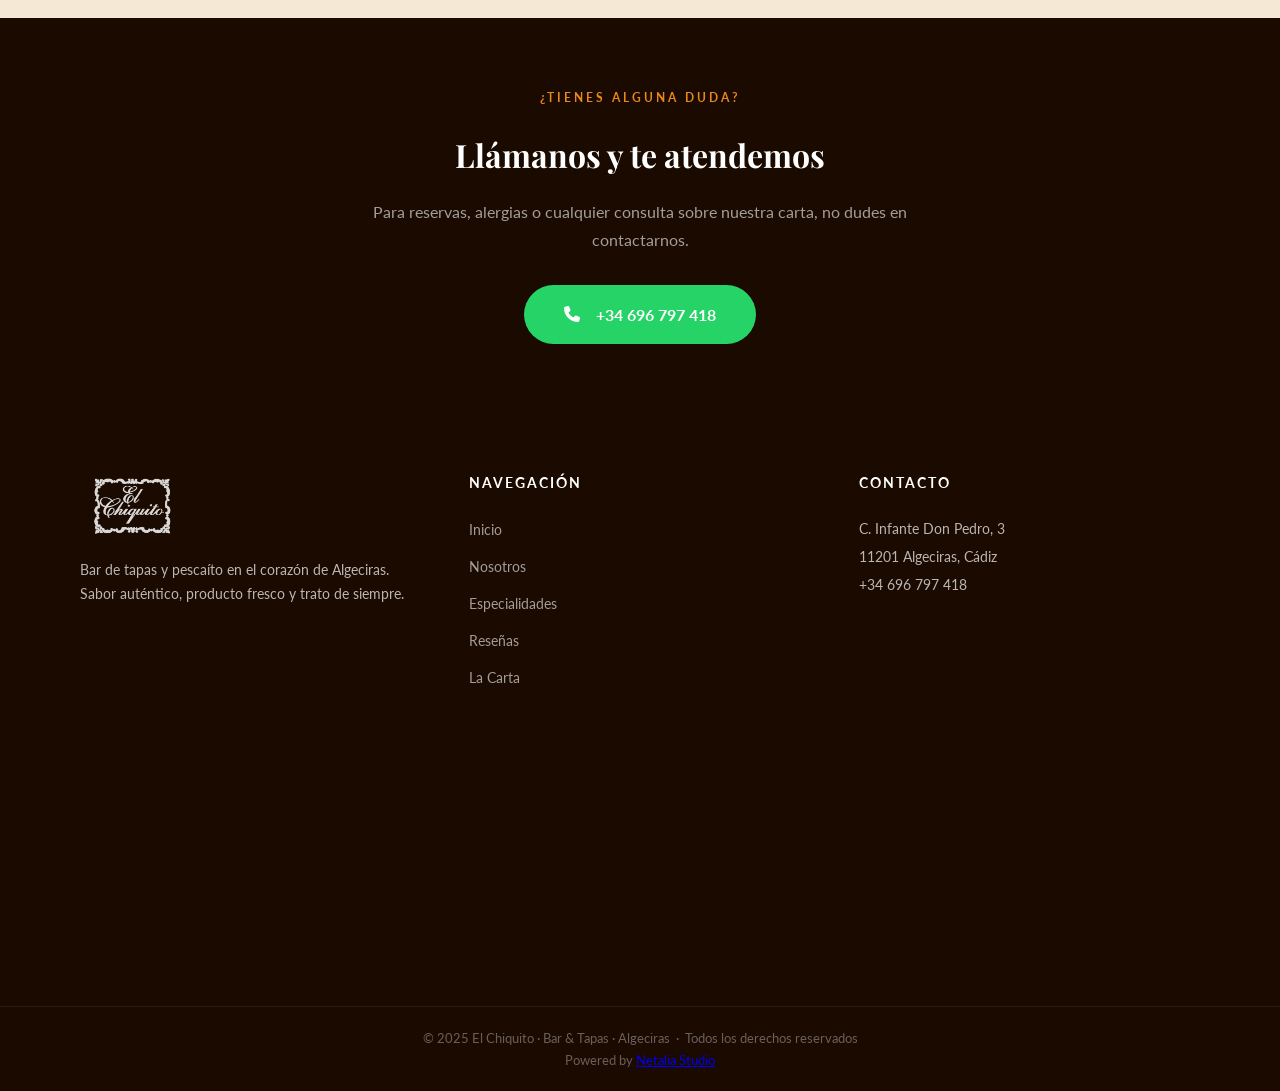
==== commit 67fa8a3a: "Update menu items in carta.html Removed and replaced several menu items in the carta." ====
--- a/carta.html
+++ b/carta.html
@@ -115,9 +115,8 @@
         </div>
         <div class="menu-grid reveal">
           <div class="menu-item"><span class="menu-item-name">Ensaladilla Rusa</span><span class="menu-item-dots"></span><span class="menu-item-price">2,20 €</span></div>
+          <div class="menu-item"><span class="menu-item-name">Ensaladilla Rusa al Pil Pil</span><span class="menu-item-dots"></span><span class="menu-item-price">2,20 €</span></div>
           <div class="menu-item"><span class="menu-item-name">Aguacate relleno</span><span class="menu-item-dots"></span><span class="menu-item-price">4,00 €</span></div>
-          <div class="menu-item"><span class="menu-item-name">Pulpo con mahonesa</span><span class="menu-item-dots"></span><span class="menu-item-price">3,00 €</span></div>
-          <div class="menu-item"><span class="menu-item-name">Pulpo aliñado</span><span class="menu-item-dots"></span><span class="menu-item-price">3,00 €</span></div>
           <div class="menu-item"><span class="menu-item-name">Huevas con mahonesa</span><span class="menu-item-dots"></span><span class="menu-item-price">2,80 €</span></div>
           <div class="menu-item"><span class="menu-item-name">Huevas aliñadas</span><span class="menu-item-dots"></span><span class="menu-item-price">2,80 €</span></div>
         </div>
@@ -202,6 +201,8 @@
           <div class="menu-item"><span class="menu-item-name">Pollo</span></div>
           <div class="menu-item"><span class="menu-item-name">Pollo con pimienta</span></div>
           <div class="menu-item"><span class="menu-item-name">Pollo con ali-oli</span></div>
+          <div class="menu-item"><span class="menu-item-name">Africanito</span></div>
+          
         </div>
       </div>
     </div>
@@ -285,11 +286,13 @@
         </div>
         <div class="menu-grid reveal">
           <div class="menu-item"><span class="menu-item-name">Tarta de queso</span><span class="menu-item-dots"></span><span class="menu-item-price">5,00 €</span></div>
-          <div class="menu-item"><span class="menu-item-name">Flan de turrón</span><span class="menu-item-dots"></span><span class="menu-item-price">5,00 €</span></div>
+          <div class="menu-item"><span class="menu-item-name">Nata con nueces</span><span class="menu-item-dots"></span><span class="menu-item-price">5,00 €</span></div>
           <div class="menu-item"><span class="menu-item-name">Tarta tres chocolates</span><span class="menu-item-dots"></span><span class="menu-item-price">5,00 €</span></div>
           <div class="menu-item"><span class="menu-item-name">Tocino de cielo</span><span class="menu-item-dots"></span><span class="menu-item-price">5,00 €</span></div>
-          <div class="menu-item"><span class="menu-item-name">Arroz con leche</span><span class="menu-item-dots"></span><span class="menu-item-price">5,00 €</span></div>
+          <div class="menu-item"><span class="menu-item-name">Brownie de chocolate</span><span class="menu-item-dots"></span><span class="menu-item-price">5,00 €</span></div>
           <div class="menu-item"><span class="menu-item-name">Tarta de la abuela</span><span class="menu-item-dots"></span><span class="menu-item-price">5,50 €</span></div>
+          <div class="menu-item"><span class="menu-item-name">Crema catalana</span><span class="menu-item-dots"></span><span class="menu-item-price">5,00 €</span></div>
+          <div class="menu-item"><span class="menu-item-name">Tarta de whisky</span><span class="menu-item-dots"></span><span class="menu-item-price">5,00 €</span></div>
         </div>
       </div>
     </div>
